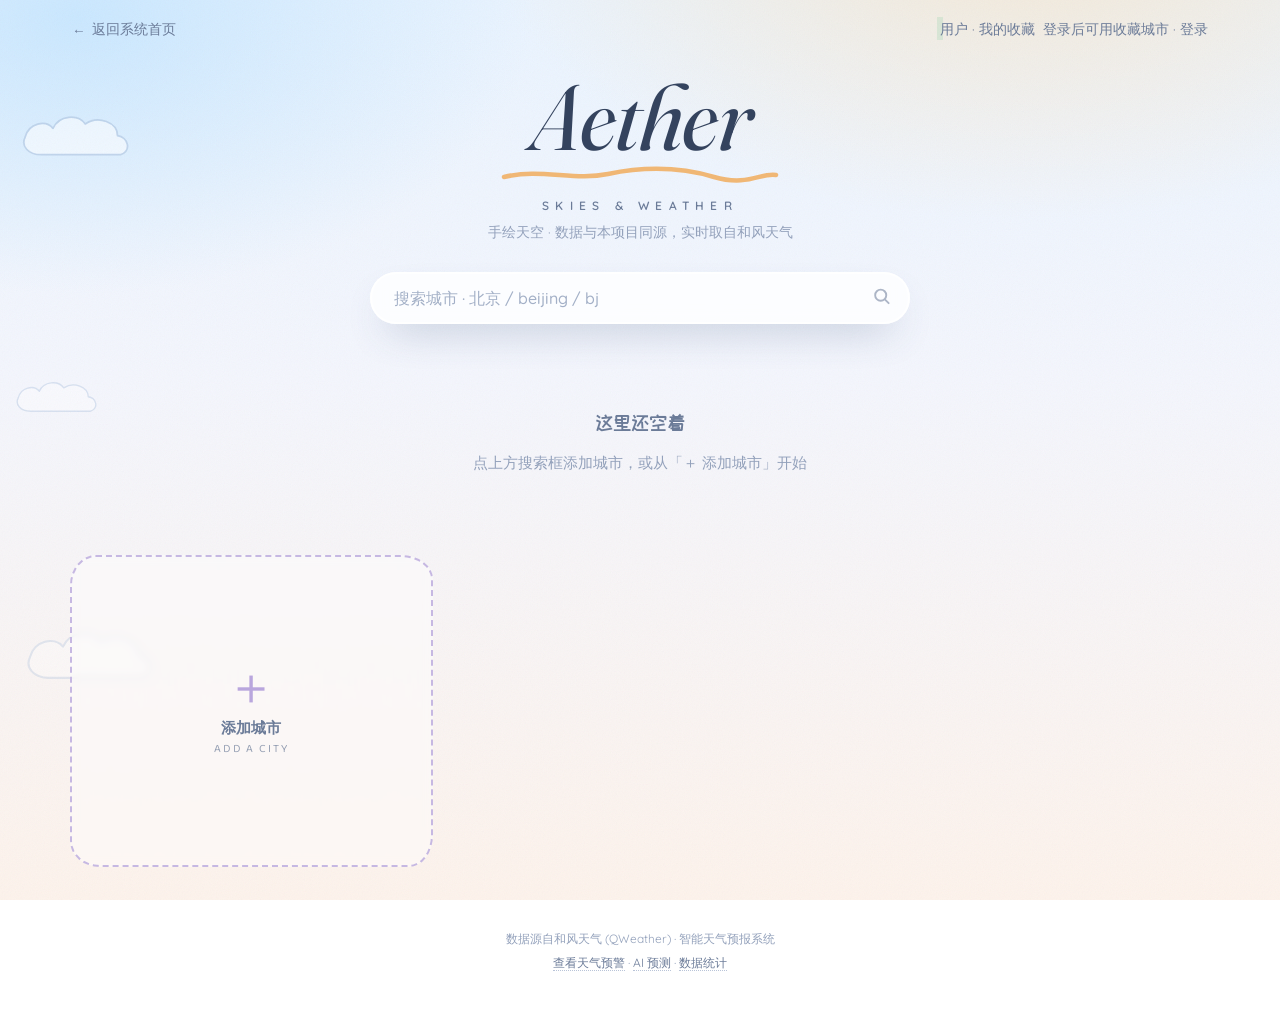
==== src/main/resources/templates/aether.html @ 451fbfb8 "基线提交：优化前的完整项目代码" ====
<!DOCTYPE html>
<html lang="zh-CN" xmlns:th="http://www.thymeleaf.org" data-page-node-id="r02LANCOtXbypSGnFzoKMZ">
<head data-page-node-id="zkd6AjShgbxdzMeE4UFhu8">
<meta charset="UTF-8" data-page-node-id="dtBXCXdlO3fSsz8MlXY3qz">
<meta name="viewport" content="width=device-width, initial-scale=1.0" data-page-node-id="2xibFArY9qv7akurIt94zY">
<title>Aether · Skies &amp; Weather — 智能天气预报系统</title>

<link rel="preconnect" href="https://fonts.googleapis.com" data-page-node-id="RkB0clDAGkiYEfUhOMttT8">
<link rel="preconnect" href="https://fonts.gstatic.com" crossorigin data-page-node-id="q42DvZFKRvPIuFHBcdRltq">
<link rel="stylesheet"
      href="https://fonts.googleapis.com/css2?family=Fraunces:ital,opsz,wght@0,9..144,500;1,9..144,400;1,9..144,600&family=Quicksand:wght@400;500;600;700&family=Baloo+2:wght@500;600;700;800&family=ZCOOL+KuaiLe&display=swap" data-page-node-id="7o9MWe9StwPNnCNX5tgCfi">

<style>
:root{
  --ink:#34435e;
  --ink-soft:#6b7b98;
  --ink-faint:#93a1bb;
  --cream:#fdf3ec;
  --sky:#eaf4ff;
  --r-card:26px 32px 24px 30px / 30px 24px 32px 26px;
  --shadow-soft:0 18px 40px -18px rgba(60,80,120,.45);
  --shadow-pop:0 30px 64px -22px rgba(60,80,120,.55);
  --font-display:'Fraunces','Playfair Display',Georgia,'Songti SC',serif;
  --font-body:'Quicksand','PingFang SC','Hiragino Sans GB','Microsoft YaHei',sans-serif;
  --font-num:'Baloo 2','Quicksand',sans-serif;
  --font-cn:'ZCOOL KuaiLe','PingFang SC','Hiragino Sans GB','Microsoft YaHei',sans-serif;
}

*{box-sizing:border-box;margin:0;padding:0}
html{-webkit-text-size-adjust:100%}
body{
  font-family:var(--font-body);
  color:var(--ink);
  min-height:100vh;
  background:
    radial-gradient(880px 500px at 80% -10%, rgba(255,222,175,.55) 0%, transparent 62%),
    radial-gradient(760px 460px at 6% 2%,  rgba(176,222,255,.55) 0%, transparent 60%),
    linear-gradient(180deg, #eaf4ff 0%, #f4f6fd 42%, #fdf3ec 100%);
  background-attachment:fixed;
  overflow-x:hidden;
  -webkit-font-smoothing:antialiased;
}

/* ---------- 纸纹颗粒：营造手绘插画质感 ---------- */
.grain{
  position:fixed;inset:0;z-index:1;pointer-events:none;opacity:.05;
  background-image:url("data:image/svg+xml,%3Csvg xmlns='http://www.w3.org/2000/svg' width='180' height='180'%3E%3Cfilter id='n'%3E%3CfeTurbulence type='fractalNoise' baseFrequency='.85' numOctaves='3' stitchTiles='stitch'/%3E%3C/filter%3E%3Crect width='180' height='180' filter='url(%23n)'/%3E%3C/svg%3E");
}

/* ---------- 背景漂浮手绘云 ---------- */
.skydeco{position:fixed;inset:0;z-index:0;pointer-events:none;overflow:hidden}
.skydeco .drift{position:absolute;opacity:.55;animation:drift linear infinite}
@keyframes drift{from{transform:translateX(-30vw)}to{transform:translateX(128vw)}}
.skydeco .drift:nth-child(1){top:11%;animation-duration:78s}
.skydeco .drift:nth-child(2){top:41%;animation-duration:104s;opacity:.38}
.skydeco .drift:nth-child(3){top:68%;animation-duration:90s;opacity:.3}

/* ---------- 顶栏 ---------- */
.topbar{
  position:relative;z-index:4;
  display:flex;align-items:center;justify-content:space-between;gap:12px;
  max-width:1180px;margin:0 auto;padding:20px 22px 0;
  font-size:13.5px;color:var(--ink-soft);
}
.topbar a{color:var(--ink-soft);text-decoration:none;transition:color .2s,transform .2s;display:inline-flex;align-items:center;gap:6px}
.topbar a:hover{color:var(--ink);transform:translateX(-2px)}
.topbar .who{display:inline-flex;align-items:center;gap:8px}
.topbar .dot{width:7px;height:7px;border-radius:50%;background:#8ed0a8;box-shadow:0 0 0 3px rgba(142,208,168,.25)}

/* ---------- 标题 ---------- */
.hero{position:relative;z-index:3;text-align:center;padding:34px 20px 4px}
.logo{
  font-family:var(--font-display);
  font-style:italic;
  font-weight:400;
  font-size:clamp(52px,10vw,92px);
  line-height:.95;
  letter-spacing:-.5px;
  color:var(--ink);
  animation:riseIn .9s cubic-bezier(.2,.8,.3,1) both;
}
@keyframes riseIn{from{opacity:0;transform:translateY(18px)}to{opacity:1;transform:none}}
.squiggle{display:block;margin:6px auto 0;width:min(280px,72vw);height:16px;overflow:visible}
.squiggle path{
  fill:none;stroke:#f0b775;stroke-width:4.5;stroke-linecap:round;
  stroke-dasharray:340;stroke-dashoffset:340;
  animation:draw 1.5s .35s cubic-bezier(.65,0,.35,1) forwards;
}
@keyframes draw{to{stroke-dashoffset:0}}
.sub{
  font-family:var(--font-body);
  font-size:12px;font-weight:600;letter-spacing:.52em;text-transform:uppercase;
  color:var(--ink-soft);margin-top:16px;
  animation:riseIn .9s .18s cubic-bezier(.2,.8,.3,1) both;
}
.tagline{
  margin-top:10px;font-size:13.5px;color:var(--ink-faint);
  animation:riseIn .9s .26s cubic-bezier(.2,.8,.3,1) both;
}

/* ---------- 搜索 ---------- */
.searchbar{position:relative;z-index:20;display:flex;justify-content:center;margin:26px auto 4px;padding:0 18px}
.searchbox{position:relative;width:min(540px,100%)}
.searchbox input{
  width:100%;border:none;outline:none;
  font-family:var(--font-body);font-size:16px;font-weight:600;color:var(--ink);
  padding:16px 54px 16px 24px;border-radius:999px;
  background:rgba(255,255,255,.8);
  box-shadow:var(--shadow-soft),inset 0 0 0 2px rgba(255,255,255,.7);
  backdrop-filter:blur(8px);
  transition:transform .25s cubic-bezier(.2,.8,.3,1),box-shadow .25s;
}
.searchbox input::placeholder{color:#a3b0c7;font-weight:500}
.searchbox input:focus{transform:translateY(-2px);box-shadow:var(--shadow-pop),inset 0 0 0 2px #ffd0a4}
.searchbox .ico{position:absolute;right:19px;top:50%;transform:translateY(-50%);pointer-events:none;opacity:.55}

.suggest{
  position:absolute;top:62px;left:0;right:0;
  background:rgba(255,255,255,.97);border-radius:22px;
  box-shadow:var(--shadow-pop);overflow:hidden;display:none;
  backdrop-filter:blur(12px);padding:6px;
}
.suggest.show{display:block;animation:pop .22s cubic-bezier(.2,.8,.3,1)}
@keyframes pop{from{opacity:0;transform:translateY(-8px)}to{opacity:1;transform:none}}
.suggest .row{
  padding:11px 18px;border-radius:16px;cursor:pointer;
  display:flex;justify-content:space-between;align-items:center;gap:10px;
  font-size:15px;font-weight:600;color:var(--ink);transition:background .15s,transform .15s;
}
.suggest .row:hover,.suggest .row.on{background:linear-gradient(90deg,#fff1e0,#ffe9f2);transform:translateX(3px)}
.suggest .row .py{font-family:var(--font-num);font-size:12px;font-weight:600;letter-spacing:.06em;color:var(--ink-faint);text-transform:uppercase}
.suggest .empty{padding:16px 20px;color:var(--ink-faint);font-size:14px}

/* ---------- 网格 ---------- */
.wrap{position:relative;z-index:3;max-width:1180px;margin:0 auto;padding:22px 20px 60px}
.grid{display:grid;grid-template-columns:repeat(auto-fill,minmax(280px,1fr));gap:26px}

/* ---------- 卡片 ---------- */
.card{
  position:relative;border-radius:var(--r-card);overflow:hidden;
  min-height:312px;cursor:pointer;color:#fff;isolation:isolate;
  box-shadow:var(--shadow-soft);
  transition:transform .38s cubic-bezier(.2,.8,.3,1),box-shadow .38s;
  animation:cardIn .62s cubic-bezier(.2,.8,.3,1) both;
  animation-delay:calc(var(--i,0) * 70ms);
}
@keyframes cardIn{from{opacity:0;transform:translateY(28px) scale(.96)}to{opacity:1;transform:none}}
.card:hover{transform:translateY(-9px) scale(1.015);box-shadow:var(--shadow-pop)}
.card:focus-visible{outline:3px solid #ffd0a4;outline-offset:3px}

.card .scene{position:absolute;inset:0;z-index:0;overflow:hidden}
.card .content{
  position:relative;z-index:5;padding:22px 24px 20px;
  display:flex;flex-direction:column;height:100%;
  text-shadow:0 2px 12px rgba(28,38,66,.4);
}
.card .top{display:flex;justify-content:space-between;align-items:flex-start;gap:10px}
.card .city{font-family:var(--font-cn);font-size:27px;line-height:1.12;letter-spacing:.02em}
.card .city .py{
  display:block;font-family:var(--font-num);font-size:11.5px;font-weight:600;
  letter-spacing:.22em;opacity:.85;margin-top:4px;text-transform:uppercase;
}
.card .del{
  flex:none;width:31px;height:31px;border-radius:50%;border:none;cursor:pointer;
  background:rgba(255,255,255,.26);color:#fff;font-size:15px;line-height:1;
  backdrop-filter:blur(4px);opacity:0;transform:scale(.55) rotate(-25deg);
  transition:.26s cubic-bezier(.2,.8,.3,1);
}
.card:hover .del,.card .del:focus-visible{opacity:1;transform:none}
.card .del:hover{background:rgba(255,96,96,.9);transform:rotate(90deg) scale(1.08)}

.card .spacer{flex:1}
.card .temp{font-family:var(--font-num);font-size:60px;font-weight:800;line-height:.95;letter-spacing:-.02em}
.card .temp sup{font-size:23px;font-weight:600;vertical-align:super;opacity:.85;margin-left:2px}
.card .desc{font-family:var(--font-cn);font-size:17px;margin-top:5px;display:flex;align-items:baseline;gap:8px;flex-wrap:wrap}
.card .desc .en{font-family:var(--font-num);font-size:11.5px;font-weight:600;letter-spacing:.16em;opacity:.82;text-transform:uppercase}
.card .range{font-family:var(--font-num);font-size:14px;font-weight:700;opacity:.95;margin-top:5px;letter-spacing:.02em}
.card .meta{display:flex;gap:20px;margin-top:13px;font-family:var(--font-num);font-size:15px;font-weight:700}
.card .meta div span{
  display:block;font-family:var(--font-body);font-size:10.5px;font-weight:600;
  letter-spacing:.14em;opacity:.78;margin-top:1px;text-transform:uppercase;
}
.card .warn{
  align-self:flex-start;margin-top:12px;padding:5px 12px;border-radius:999px;
  background:rgba(255,236,214,.92);color:#7a3b1d;font-family:var(--font-body);
  font-size:11.5px;font-weight:700;text-shadow:none;
  display:inline-flex;align-items:center;gap:5px;max-width:100%;
  overflow:hidden;text-overflow:ellipsis;white-space:nowrap;
}
.card .stamp{position:absolute;left:24px;bottom:14px;font-size:10.5px;opacity:.72;letter-spacing:.08em;font-family:var(--font-num)}

/* 载入骨架 */
.card.loading{background:linear-gradient(160deg,#c9d8ec,#e6ecf6)}
.card.loading .content{justify-content:flex-end}
.card.loading .ph{
  height:14px;border-radius:99px;margin-bottom:10px;
  background:linear-gradient(90deg,rgba(255,255,255,.5),rgba(255,255,255,.95),rgba(255,255,255,.5));
  background-size:200% 100%;animation:sheen 1.3s linear infinite;
}
@keyframes sheen{from{background-position:200% 0}to{background-position:-200% 0}}

/* 添加卡 */
.card.add{
  display:flex;align-items:center;justify-content:center;flex-direction:column;gap:2px;
  color:var(--ink-soft);background:rgba(255,255,255,.42);
  border:2px dashed #c6b8e2;box-shadow:none;text-shadow:none;
  backdrop-filter:blur(4px);min-height:312px;
}
.card.add:hover{background:rgba(255,255,255,.72);transform:translateY(-7px) rotate(0deg);border-color:#a893d0}
.card.add .plus{font-family:var(--font-num);font-size:52px;line-height:1;color:#b9a6dd}
.card.add .t{font-size:15px;font-weight:700}
.card.add .e{font-size:11.5px;opacity:.7;letter-spacing:.16em;text-transform:uppercase;font-family:var(--font-num)}

/* ---------- 七种天气场景 ---------- */
.sky-clear {background:linear-gradient(165deg,#4fb3ff 0%,#8fd6ff 48%,#ffe6a8 100%)}
.sky-cloudy{background:linear-gradient(165deg,#8fa7c6 0%,#b3c4da 55%,#dbe4ef 100%)}
.sky-rain  {background:linear-gradient(165deg,#54677f 0%,#74879f 55%,#a9b7c9 100%)}
.sky-snow  {background:linear-gradient(165deg,#8fb0d3 0%,#c2d8ee 55%,#eff7fd 100%)}
.sky-storm {background:linear-gradient(165deg,#2c3350 0%,#434c70 55%,#6d7296 100%)}
.sky-fog   {background:linear-gradient(165deg,#98a2b1 0%,#b8c0cb 55%,#d4dae2 100%)}
.sky-night {background:linear-gradient(165deg,#1a2145 0%,#302c5e 55%,#5a4b7d 100%)}

.sheen{position:absolute;inset:0;background:linear-gradient(180deg,transparent 42%,rgba(22,32,58,.34) 100%)}
.sky-fog .sheen,.sky-snow .sheen{background:linear-gradient(180deg,transparent 30%,rgba(34,46,72,.46) 100%)}

/* 太阳 */
.sun{
  position:absolute;top:-34px;right:-30px;width:132px;height:132px;border-radius:50%;
  background:radial-gradient(circle at 38% 38%,#fff8d8,#ffd45f 58%,#ffb04a);
  box-shadow:0 0 54px 14px rgba(255,209,90,.6);
  animation:sunPulse 5.5s ease-in-out infinite;
}
@keyframes sunPulse{0%,100%{transform:scale(1)}50%{transform:scale(1.07)}}
.sunrays{position:absolute;top:34px;right:34px;width:0;height:0;animation:spin 30s linear infinite}
@keyframes spin{to{transform:rotate(360deg)}}
.sunrays .ray{
  position:absolute;top:-3px;left:-88px;width:176px;height:5px;border-radius:5px;
  background:linear-gradient(90deg,transparent,rgba(255,230,160,.6),transparent);
}

/* 月亮 */
.moon{
  position:absolute;top:-22px;right:-8px;width:104px;height:104px;border-radius:50%;
  background:radial-gradient(circle at 34% 32%,#fff,#e2e6ff 58%,#b7bde8);
  box-shadow:0 0 46px 10px rgba(198,208,255,.45);
}
.moon::before,.moon::after{content:"";position:absolute;border-radius:50%;background:rgba(150,158,205,.32)}
.moon::before{width:20px;height:20px;top:26px;left:22px}
.moon::after{width:13px;height:13px;top:58px;left:52px}

/* 云（分区错相漂移） */
.cloudgrp{position:absolute;left:0;width:100%;animation-name:floatX;animation-timing-function:linear;animation-iteration-count:infinite}
@keyframes floatX{from{transform:translateX(-125%)}to{transform:translateX(125%)}}
.bobb{animation-name:bob;animation-timing-function:ease-in-out;animation-iteration-count:infinite}
@keyframes bob{0%,100%{transform:translateY(0)}50%{transform:translateY(-7px)}}
.cloudart{display:block;filter:drop-shadow(0 6px 10px rgba(40,60,100,.18))}

/* 雨 */
.drop{position:absolute;top:-14%;width:2px;border-radius:2px;
  background:linear-gradient(transparent,rgba(255,255,255,.85));animation:fall linear infinite}
@keyframes fall{to{transform:translateY(400px)}}

/* 雪 */
.flake{position:absolute;top:-10%;color:#fff;animation:snowfall linear infinite;will-change:transform}
@keyframes snowfall{to{transform:translateY(390px) rotate(340deg)}}

/* 闪电 */
.bolt{position:absolute;inset:0;background:rgba(255,255,255,0);animation:flash 7s infinite}
@keyframes flash{
  0%,91%,100%{background:rgba(255,255,255,0)}
  92%{background:rgba(255,255,255,.5)}
  93.5%{background:rgba(255,255,255,0)}
  95%{background:rgba(255,255,255,.34)}
  96.5%{background:rgba(255,255,255,0)}
}
.boltline{position:absolute;top:26%;left:56%;opacity:0;animation:zap 7s infinite}
@keyframes zap{0%,91%,100%{opacity:0}92%,94%{opacity:1}93%,95.5%{opacity:0}}

/* 雾 */
.fogband{
  position:absolute;left:-32%;width:164%;height:46px;border-radius:50%;
  background:rgba(255,255,255,.5);filter:blur(9px);
  animation:fogmove ease-in-out infinite alternate;
}
@keyframes fogmove{from{transform:translateX(-7%)}to{transform:translateX(7%)}}

/* 星空 */
.star{position:absolute;width:3px;height:3px;border-radius:50%;background:#fff;animation:twinkle ease-in-out infinite}
@keyframes twinkle{0%,100%{opacity:.22;transform:scale(.65)}50%{opacity:1;transform:scale(1.35)}}
.shoot{position:absolute;width:88px;height:2px;border-radius:2px;
  background:linear-gradient(90deg,rgba(255,255,255,0),#fff);
  animation:shoot 9s ease-in infinite;opacity:0}
@keyframes shoot{
  0%{opacity:0;transform:translate(0,0) rotate(20deg)}
  2%{opacity:1}
  10%{opacity:0;transform:translate(150px,58px) rotate(20deg)}
  100%{opacity:0;transform:translate(150px,58px) rotate(20deg)}
}

/* 飞鸟 */
.bird{position:absolute;animation:birdfly linear infinite}
@keyframes birdfly{from{transform:translateX(-40px)}to{transform:translateX(340px)}}

/* 水波纹 */
.ripple{
  position:absolute;border-radius:50%;background:rgba(255,255,255,.48);
  transform:scale(0);animation:rip .62s cubic-bezier(.2,.8,.3,1);
  pointer-events:none;z-index:6;
}
@keyframes rip{to{transform:scale(4.2);opacity:0}}

/* ---------- 空状态 / 页脚 / toast ---------- */
.empty{
  grid-column:1/-1;text-align:center;padding:52px 20px;color:var(--ink-faint);
  font-size:14.5px;line-height:2;
}
.empty .big{font-family:var(--font-cn);font-size:20px;color:var(--ink-soft);display:block;margin-bottom:6px}

footer{
  position:relative;z-index:3;text-align:center;color:var(--ink-faint);
  font-size:12px;line-height:2;padding:0 20px 40px;
}
footer a{color:var(--ink-soft);text-decoration:none;border-bottom:1px dotted #b9c4d8}
footer a:hover{color:var(--ink)}

.toast{
  position:fixed;left:50%;bottom:32px;transform:translate(-50%,90px);
  background:rgba(52,67,94,.96);color:#fff;padding:12px 26px;border-radius:999px;
  font-size:14px;font-weight:600;z-index:99;opacity:0;
  transition:transform .38s cubic-bezier(.2,.8,.3,1),opacity .38s;
  box-shadow:var(--shadow-pop);pointer-events:none;
}
.toast.show{opacity:1;transform:translate(-50%,0)}

@media(max-width:600px){
  .grid{grid-template-columns:1fr;gap:20px}
  .card{min-height:290px}
  .card .temp{font-size:52px}
  .topbar{font-size:12.5px}
}

@media(prefers-reduced-motion:reduce){
  *,.drift,.cloudgrp,.bobb,.sun,.sunrays,.drop,.flake,.star,.shoot,.bird{
    animation-duration:.001ms!important;animation-iteration-count:1!important;
  }
  .card{animation:none}
}
</style>
</head>

<body data-page-node-id="G7mA7wX4nwbHEsXLExW6bf">
<div class="skydeco" data-page-node-id="NO6SmJc0Yj1ejiz5apvinZ">
  <svg class="drift" width="150" height="66" viewBox="0 0 160 90" data-page-node-id="0B40haIWZ3Mbi719GF1aP3">
    <path d="M34 76 C16 76 6 64 12 52 C17 33 40 28 50 40 C58 22 84 20 94 34 C112 22 138 32 138 50 C152 52 158 70 142 76 Z"
          fill="#ffffff" stroke="#a9c0dd" stroke-width="2.4" stroke-linejoin="round" data-page-node-id="bI4DtTK2ef3YZ4YBUvND66"/>
  </svg>
  <svg class="drift" width="112" height="50" viewBox="0 0 160 90" data-page-node-id="FB6VEj5IedxExM8IBmC9BV">
    <path d="M34 76 C16 76 6 64 12 52 C17 33 40 28 50 40 C58 22 84 20 94 34 C112 22 138 32 138 50 C152 52 158 70 142 76 Z"
          fill="#ffffff" stroke="#a9c0dd" stroke-width="2.4" stroke-linejoin="round" data-page-node-id="aVEUkENltjDT5ajgHVxjKT"/>
  </svg>
  <svg class="drift" width="178" height="78" viewBox="0 0 160 90" data-page-node-id="JqqCT8xbWYtHZK07xc1Q9o">
    <path d="M34 76 C16 76 6 64 12 52 C17 33 40 28 50 40 C58 22 84 20 94 34 C112 22 138 32 138 50 C152 52 158 70 142 76 Z"
          fill="#ffffff" stroke="#a9c0dd" stroke-width="2.4" stroke-linejoin="round" data-page-node-id="cfUq1UQe6EA2VtNHWHSGAC"/>
  </svg>
</div>
<div class="grain" data-page-node-id="2HsdCY5yXOBjVobfEt4XID"></div>

<header class="topbar" data-page-node-id="pH0I4Cb8CxB9F98PU9FBdB">
  <a th:href="@{/}" data-page-node-id="EkORC8RQbp20lbb4HW0BGw"><span aria-hidden="true" data-page-node-id="zw8U5UlNb1vYOyEjvB5UXp">←</span> 返回系统首页</a>
  <span class="who" data-page-node-id="iHQLSe0QBT5itE9wqKHyX4">
    <span th:if="${user != null}" data-page-node-id="2EycV8kKGHGfIhxDmGdc1r">
      <span class="dot" data-page-node-id="6pOnDE0lUuLnwppSJzhYcv"></span>
      <span th:text="${user.nickname != null && !user.nickname.isEmpty()} ? ${user.nickname} : ${user.username}" data-page-node-id="SsfOLa9jDrY79AUKe6XGxr">用户</span> · 我的收藏
    </span>
    <a th:if="${user == null}" th:href="@{/login}" data-page-node-id="kzSRtoi0x99djo7M0jQQUV">登录后可用收藏城市 · 登录</a>
  </span>
</header>

<header class="hero" data-page-node-id="T5lSLuZRrMzH0olmLR3sG4">
  <h1 class="logo" data-page-node-id="S9jbjA2KQ2TGPnIi3qMNb1">Aether</h1>
  <svg class="squiggle" viewBox="0 0 280 16" preserveAspectRatio="none" aria-hidden="true" data-page-node-id="lM97GNy5cqSsBJ0sDw0L0R">
    <path d="M4 11 C40 2, 74 15, 108 8 S180 1, 214 11 S262 6, 276 9" data-page-node-id="FqgkLx9pB1Yx6VPxdswkxu"/>
  </svg>
  <p class="sub" data-page-node-id="B7YR3cPzvouvlN21SHwlDF">Skies &amp; Weather</p>
  <p class="tagline" data-page-node-id="lFizff1ENFFnh8wV33DmNo">手绘天空 · 数据与本项目同源，实时取自和风天气</p>
</header>

<section class="searchbar" data-page-node-id="CCFZXGPWCphqIlICO2fzvH">
  <div class="searchbox" data-page-node-id="jUOm7gzux9dfTbHnjaZMLg">
    <input id="q" type="text" autocomplete="off" spellcheck="false"
           placeholder="搜索城市 · 北京 / beijing / bj" aria-label="搜索城市" data-page-node-id="uHLAtmlXpmlLhwehDeHYt4">
    <span class="ico" data-page-node-id="E0paDvtCYHlmFO9wzv3bmH">
      <svg width="19" height="19" viewBox="0 0 24 24" fill="none" stroke="#6b7b98" stroke-width="2.4" stroke-linecap="round" data-page-node-id="fEZBS6BOOcTmcc1BoM8W2v">
        <circle cx="11" cy="11" r="7" data-page-node-id="nQRYlCJFEVJ95BUOzX4B2Y"/><path d="M16.5 16.5 L21 21" data-page-node-id="vIWIbpGWnB0KHcIAmSDj51"/>
      </svg>
    </span>
    <div class="suggest" id="suggest" role="listbox" aria-label="城市联想" data-page-node-id="cf8lpbXkK7NtKiS2I6pRsH"></div>
  </div>
</section>

<main class="wrap" data-page-node-id="6fijvEkgJCHa8Ub1IlqD7p">
  <div class="grid" id="grid" data-page-node-id="RN9OPcSuLCfL1nH26koHy9"></div>
</main>

<footer data-page-node-id="mwHEUGTzLcGwwGdbdexpbi">
  数据源自和风天气 (QWeather) · 智能天气预报系统<br data-page-node-id="GlSCJJTynXqxAU5meCncZ1">
  <a th:href="@{/weather/warning}" data-page-node-id="mLixBpeQHsfHQSPof3SACO">查看天气预警</a> ·
  <a th:href="@{/weather/ai-forecast}" data-page-node-id="GUKZSXiRWwXVmQ4qgnyqvi">AI 预测</a> ·
  <a th:href="@{/weather/statistics/search(city='北京')}" data-page-node-id="ZtCdPDcTwf0n2rnjGoTaiO">数据统计</a>
</footer>

<div class="toast" id="toast" role="status" aria-live="polite" data-page-node-id="4kCL7sGfdDQrPEDAepNCSG"></div>

<script type="application/json" id="aether-initial" th:utext="${cardsJson}">[]</script>

<script>
/* ==========================================================
   场景字典：七种天气各自的中英文名与天空底色
   ========================================================== */
const SCENES = {
  clear:  {zh:'晴朗',   en:'Sunny',        sky:'sky-clear'},
  cloudy: {zh:'多云',   en:'Cloudy',       sky:'sky-cloudy'},
  rain:   {zh:'小雨',   en:'Rainy',        sky:'sky-rain'},
  snow:   {zh:'飘雪',   en:'Snowy',        sky:'sky-snow'},
  storm:  {zh:'雷阵雨', en:'Thunderstorm', sky:'sky-storm'},
  fog:    {zh:'薄雾',   en:'Foggy',        sky:'sky-fog'},
  night:  {zh:'晴夜',   en:'Clear Night',  sky:'sky-night'}
};

/* ==========================================================
   内置城市库（与后端 AetherController 的 30 城保持一致）
   ========================================================== */
const CITY_LIB = [
  {zh:'北京',     py:'beijing',      ab:'bj'},
  {zh:'上海',     py:'shanghai',     ab:'sh'},
  {zh:'广州',     py:'guangzhou',    ab:'gz'},
  {zh:'深圳',     py:'shenzhen',     ab:'sz'},
  {zh:'成都',     py:'chengdu',      ab:'cd'},
  {zh:'杭州',     py:'hangzhou',     ab:'hz'},
  {zh:'西安',     py:'xian',         ab:'xa'},
  {zh:'武汉',     py:'wuhan',        ab:'wh'},
  {zh:'南京',     py:'nanjing',      ab:'nj'},
  {zh:'重庆',     py:'chongqing',    ab:'cq'},
  {zh:'天津',     py:'tianjin',      ab:'tj'},
  {zh:'苏州',     py:'suzhou',       ab:'suz'},
  {zh:'青岛',     py:'qingdao',      ab:'qd'},
  {zh:'厦门',     py:'xiamen',       ab:'xm'},
  {zh:'三亚',     py:'sanya',        ab:'sy'},
  {zh:'哈尔滨',   py:'haerbin',      ab:'heb'},
  {zh:'长春',     py:'changchun',    ab:'cc'},
  {zh:'沈阳',     py:'shenyang',     ab:'syh'},
  {zh:'大连',     py:'dalian',       ab:'dl'},
  {zh:'昆明',     py:'kunming',      ab:'km'},
  {zh:'丽江',     py:'lijiang',      ab:'lj'},
  {zh:'桂林',     py:'guilin',       ab:'gl'},
  {zh:'拉萨',     py:'lasa',         ab:'ls'},
  {zh:'乌鲁木齐', py:'wulumuqi',     ab:'wlmq'},
  {zh:'呼和浩特', py:'huhehaote',    ab:'hhht'},
  {zh:'长沙',     py:'changsha',     ab:'cs'},
  {zh:'郑州',     py:'zhengzhou',    ab:'zz'},
  {zh:'济南',     py:'jinan',        ab:'jn'},
  {zh:'合肥',     py:'hefei',        ab:'hf'},
  {zh:'香港',     py:'xianggang',    ab:'xg'}
];

/* ==========================================================
   场景绘制
   ========================================================== */
const rnd = (a, b) => a + Math.random() * (b - a);

function cloudSVG(w) {
  const h = Math.round(w * 0.56);
  return `<svg class="cloudart" width="${w}" height="${h}" viewBox="0 0 160 90" aria-hidden="true">
    <path d="M34 76 C16 76 6 64 12 52 C17 33 40 28 50 40 C58 22 84 20 94 34 C112 22 138 32 138 50 C152 52 158 70 142 76 Z"
          fill="#ffffff" stroke="#9fb3d0" stroke-width="2.4" stroke-linejoin="round" stroke-linecap="round"/>
  </svg>`;
}

/** 云朵分区：把上方区域切成 n 条水平带，每朵云独占一条，
 *  并用负延迟错开相位，保证任意时刻都不会叠在一起。 */
function cloudGroup(n, opacity, minW, maxW) {
  let s = '';
  const bandTop = 3, bandSpan = 48;
  for (let i = 0; i < n; i++) {
    const band = bandSpan / n;
    const top  = bandTop + band * i + rnd(0, band * 0.4);
    const w    = Math.round(rnd(minW, maxW));
    const dur  = rnd(54, 88);
    const delay = -(dur * i / n) - rnd(0, 4);
    const op   = (opacity * rnd(.78, 1)).toFixed(2);
    s += `<div class="cloudgrp" style="top:${top.toFixed(1)}%;opacity:${op};
            animation-duration:${dur.toFixed(1)}s;animation-delay:${delay.toFixed(1)}s">
            <div class="bobb" style="animation-duration:${rnd(4.5,7.5).toFixed(1)}s;
                 animation-delay:-${rnd(0,4).toFixed(1)}s">${cloudSVG(w)}</div>
          </div>`;
  }
  return s;
}

function rainLayer(n, minH, maxH) {
  let s = '';
  for (let i = 0; i < n; i++) {
    s += `<div class="drop" style="left:${rnd(0,100).toFixed(1)}%;height:${rnd(minH,maxH).toFixed(0)}px;
            animation-duration:${rnd(.55,1.15).toFixed(2)}s;animation-delay:-${rnd(0,1.2).toFixed(2)}s;
            opacity:${rnd(.35,.85).toFixed(2)}"></div>`;
  }
  return s;
}

function snowLayer(n) {
  let s = '';
  for (let i = 0; i < n; i++) {
    s += `<div class="flake" style="left:${rnd(0,100).toFixed(1)}%;font-size:${rnd(9,19).toFixed(0)}px;
            animation-duration:${rnd(5,10).toFixed(1)}s;animation-delay:-${rnd(0,9).toFixed(1)}s;
            opacity:${rnd(.5,1).toFixed(2)}">❄</div>`;
  }
  return s;
}

function starLayer(n) {
  let s = '';
  for (let i = 0; i < n; i++) {
    s += `<div class="star" style="left:${rnd(2,97).toFixed(1)}%;top:${rnd(3,66).toFixed(1)}%;
            animation-duration:${rnd(1.6,4.2).toFixed(1)}s;animation-delay:-${rnd(0,4).toFixed(1)}s"></div>`;
  }
  return s;
}

function birdLayer(n) {
  let s = '';
  for (let i = 0; i < n; i++) {
    const top = 30 + i * 13 + rnd(-4, 4);
    s += `<div class="bird" style="top:${top.toFixed(1)}%;left:0;
            animation-duration:${rnd(16,26).toFixed(1)}s;animation-delay:-${rnd(0,14).toFixed(1)}s">
            <svg width="26" height="12" viewBox="0 0 26 12" fill="none"
                 stroke="rgba(60,80,120,.55)" stroke-width="2.2" stroke-linecap="round">
              <path d="M1 8 C5 2, 9 2, 13 8 C17 2, 21 2, 25 8"/>
            </svg>
          </div>`;
  }
  return s;
}

function buildScene(key) {
  let inner = '';
  if (key === 'clear') {
    inner += `<div class="sunrays">${
      Array.from({length: 12}, (_, i) => `<div class="ray" style="transform:rotate(${i * 30}deg)"></div>`).join('')
    }</div>`;
    inner += `<div class="sun"></div>`;
    inner += cloudGroup(2, .7, 76, 108);
    inner += birdLayer(2);
  } else if (key === 'cloudy') {
    inner += `<div class="sun" style="width:86px;height:86px;top:-14px;right:16px;opacity:.5;
                box-shadow:0 0 26px 6px rgba(255,209,90,.32)"></div>`;
    inner += cloudGroup(3, 1, 84, 128);
  } else if (key === 'rain') {
    inner += cloudGroup(2, 1, 92, 132);
    inner += rainLayer(36, 12, 22);
  } else if (key === 'snow') {
    inner += cloudGroup(2, .9, 88, 124);
    inner += snowLayer(26);
  } else if (key === 'storm') {
    inner += cloudGroup(2, 1, 96, 140);
    inner += rainLayer(44, 14, 26);
    inner += `<div class="boltline">
                <svg width="46" height="96" viewBox="0 0 46 96" fill="none" stroke="#fff"
                     stroke-width="3.4" stroke-linejoin="round" stroke-linecap="round"
                     style="filter:drop-shadow(0 0 10px #aee)">
                  <path d="M26 2 L10 50 H26 L18 94 L38 40 H23 L34 2 Z" fill="#fff" fill-opacity=".92"/>
                </svg>
              </div>
              <div class="bolt"></div>`;
  } else if (key === 'fog') {
    inner += cloudGroup(2, .5, 92, 130);
    inner += Array.from({length: 5}, (_, i) =>
      `<div class="fogband" style="top:${18 + i * 15}%;animation-duration:${(9 + i * 3).toFixed(0)}s;
         opacity:${(.5 - i * .055).toFixed(2)}"></div>`).join('');
  } else if (key === 'night') {
    inner += `<div class="moon"></div>`;
    inner += starLayer(30);
    inner += cloudGroup(1, .35, 90, 124);
    inner += `<div class="shoot" style="top:14%;left:8%;animation-delay:${rnd(1,7).toFixed(1)}s"></div>`;
  }
  inner += `<div class="sheen"></div>`;
  return `<div class="scene ${SCENES[key].sky}">${inner}</div>`;
}

/* ==========================================================
   卡片渲染
   ========================================================== */
const grid = document.getElementById('grid');
const STORE_KEY = 'aether.cities';

let INITIAL = [];
try {
  INITIAL = JSON.parse(document.getElementById('aether-initial').textContent || '[]');
} catch (e) {
  INITIAL = [];
}

let active = [];   // 当前展示的城市数据
let suggestList = [];
let suggestIdx = -1;

const esc = s => String(s == null ? '' : s)
  .replace(/&/g, '&amp;').replace(/</g, '&lt;').replace(/>/g, '&gt;').replace(/"/g, '&quot;');

function cardHTML(c, i) {
  if (c.loading) {
    return `<div class="card loading" style="--i:${i}">
      <div class="content">
        <div style="font-family:var(--font-cn);font-size:24px;margin-bottom:auto">${esc(c.city)}</div>
        <div class="ph" style="width:56%;height:34px"></div>
        <div class="ph" style="width:38%"></div>
        <div class="ph" style="width:64%;margin-bottom:0"></div>
      </div>
    </div>`;
  }
  const s = SCENES[c.scene] || SCENES.cloudy;
  const hi = c.hi == null ? '—' : c.hi;
  const lo = c.lo == null ? '—' : c.lo;
  const wind = c.windSpeed == null ? '—' : c.windSpeed;
  const hum = c.humidity == null ? '—' : c.humidity;
  return `<div class="card" data-city="${esc(c.city)}" style="--i:${i}" tabindex="0"
               role="link" aria-label="${esc(c.city)} 天气详情">
    ${buildScene(c.scene)}
    <div class="content">
      <div class="top">
        <div class="city">${esc(c.city)}<span class="py">${esc(c.py || '')}</span></div>
        <button class="del" title="移除 ${esc(c.city)}" aria-label="移除 ${esc(c.city)}">✕</button>
      </div>
      <div class="spacer"></div>
      <div class="temp">${c.temp == null ? '—' : c.temp}<sup>°C</sup></div>
      <div class="desc">${esc(c.text)}<span class="en">${s.en}</span></div>
      <div class="range">↑ ${hi}° &nbsp; ↓ ${lo}°</div>
      <div class="meta">
        <div>${hum}%<span>湿度 Humidity</span></div>
        <div>${wind} km/h<span>风速 Wind</span></div>
      </div>
      ${c.warning ? `<div class="warn" title="${esc(c.warning)}">⚠ ${esc(c.warning)}</div>` : ''}
    </div>
    <div class="stamp">${esc(c.updatedAt || '')} 更新</div>
  </div>`;
}

function addCardHTML(i) {
  return `<div class="card add" id="addCard" style="--i:${i}" tabindex="0" role="button" aria-label="添加城市">
    <div class="plus">＋</div>
    <div class="t">添加城市</div>
    <div class="e">Add a city</div>
  </div>`;
}

function render() {
  if (!active.length) {
    grid.innerHTML = `<div class="empty">
      <span class="big">这里还空着</span>
      点上方搜索框添加城市，或从「＋ 添加城市」开始
    </div>` + addCardHTML(0);
  } else {
    grid.innerHTML = active.map(cardHTML).join('') + addCardHTML(active.length);
  }
  bind();
}

function bind() {
  // 删除
  grid.querySelectorAll('.card .del').forEach(btn => {
    btn.addEventListener('click', e => {
      e.stopPropagation();
      removeCity(btn.closest('.card').dataset.city);
    });
  });

  // 水波纹 + 跳转到本项目的天气详情页
  grid.querySelectorAll('.card[data-city]').forEach(card => {
    const go = () => {
      const c = active.find(x => x.city === card.dataset.city);
      if (c && c.code) {
        location.href = '/weather/detail/' + encodeURIComponent(c.code) + '?cityName=' + encodeURIComponent(c.city);
      }
    };
    card.addEventListener('click', e => {
      const r = document.createElement('span');
      r.className = 'ripple';
      const b = card.getBoundingClientRect();
      r.style.width = r.style.height = '70px';
      r.style.left = (e.clientX - b.left - 35) + 'px';
      r.style.top = (e.clientY - b.top - 35) + 'px';
      card.appendChild(r);
      setTimeout(() => r.remove(), 640);
      setTimeout(go, 240);
    });
    card.addEventListener('keydown', e => {
      if (e.key === 'Enter' || e.key === ' ') { e.preventDefault(); go(); }
    });
  });

  const addCard = document.getElementById('addCard');
  if (addCard) {
    addCard.addEventListener('click', () => {
      document.getElementById('q').focus();
      toast('输入城市名，如 成都 / chengdu');
    });
  }
}

/* ==========================================================
   增删城市
   ========================================================== */
function persist() {
  try {
    localStorage.setItem(STORE_KEY, JSON.stringify(active.map(c => c.city)));
  } catch (e) { /* 隐私模式下忽略 */ }
}

async function addCity(name) {
  if (!name) return;
  if (active.some(c => c.city === name)) {
    toast('「' + name + '」已经在列表里了');
    return;
  }
  active.push({ city: name, loading: true, py: (CITY_LIB.find(c => c.zh === name) || {}).py });
  render();
  persist();

  try {
    const res = await fetch('/api/aether/weather?city=' + encodeURIComponent(name));
    const json = await res.json();
    if (json && json.code === 200 && json.data) {
      const idx = active.findIndex(c => c.city === name);
      if (idx > -1) {
        active[idx] = Object.assign({ py: (CITY_LIB.find(c => c.zh === name) || {}).py }, json.data);
      }
      toast('已加入 · ' + name);
    } else {
      active = active.filter(c => c.city !== name);
      toast((json && json.msg) || '未能获取「' + name + '」的天气');
    }
  } catch (e) {
    active = active.filter(c => c.city !== name);
    toast('网络异常，未能添加「' + name + '」');
  }
  render();
  persist();
}

function removeCity(name) {
  active = active.filter(c => c.city !== name);
  render();
  persist();
  toast('已移除 · ' + name);
}

/* ==========================================================
   搜索联想
   ========================================================== */
const input = document.getElementById('q');
const suggest = document.getElementById('suggest');

function closeSuggest() {
  suggest.classList.remove('show');
  suggestIdx = -1;
}

function updateSuggest() {
  const q = input.value.trim().toLowerCase();
  if (!q) { closeSuggest(); return; }

  const shown = active.map(c => c.city);
  suggestList = CITY_LIB.filter(c =>
    shown.indexOf(c.zh) === -1 &&
    (c.zh.indexOf(input.value.trim()) > -1 || c.py.indexOf(q) > -1 || c.ab.indexOf(q) > -1)
  ).slice(0, 6);

  if (!suggestList.length) {
    suggest.innerHTML = `<div class="empty">没有匹配的城市</div>`;
    suggest.classList.add('show');
    return;
  }
  suggestIdx = -1;
  suggest.innerHTML = suggestList.map((c, i) =>
    `<div class="row" data-i="${i}"><span>${esc(c.zh)}</span><span class="py">${esc(c.py)}</span></div>`
  ).join('');
  suggest.classList.add('show');

  suggest.querySelectorAll('.row').forEach(row => {
    row.addEventListener('mousedown', e => {
      e.preventDefault();
      const c = suggestList[+row.dataset.i];
      input.value = '';
      closeSuggest();
      addCity(c.zh);
    });
  });
}

input.addEventListener('input', updateSuggest);
input.addEventListener('focus', updateSuggest);
input.addEventListener('keydown', e => {
  if (!suggest.classList.contains('show') || !suggestList.length) {
    if (e.key === 'Enter') {
      const q = input.value.trim();
      const hit = CITY_LIB.find(c => c.zh === q) || CITY_LIB.find(c => c.py === q.toLowerCase());
      if (hit) { input.value = ''; closeSuggest(); addCity(hit.zh); }
    }
    return;
  }
  if (e.key === 'ArrowDown') {
    e.preventDefault();
    suggestIdx = (suggestIdx + 1) % suggestList.length;
  } else if (e.key === 'ArrowUp') {
    e.preventDefault();
    suggestIdx = (suggestIdx - 1 + suggestList.length) % suggestList.length;
  } else if (e.key === 'Enter') {
    e.preventDefault();
    const c = suggestList[suggestIdx >= 0 ? suggestIdx : 0];
    if (c) { input.value = ''; closeSuggest(); addCity(c.zh); }
  } else if (e.key === 'Escape') {
    closeSuggest();
    return;
  }
  suggest.querySelectorAll('.row').forEach((r, i) => r.classList.toggle('on', i === suggestIdx));
});

document.addEventListener('click', e => {
  if (!e.target.closest('.searchbox')) closeSuggest();
});

/* ==========================================================
   toast
   ========================================================== */
let toastTimer;
function toast(msg) {
  const t = document.getElementById('toast');
  t.textContent = msg;
  t.classList.add('show');
  clearTimeout(toastTimer);
  toastTimer = setTimeout(() => t.classList.remove('show'), 2000);
}

/* ==========================================================
   初始化：优先恢复上次的城市列表，缺失的再按需拉取
   ========================================================== */
(function init() {
  let names = null;
  try {
    const raw = localStorage.getItem(STORE_KEY);
    if (raw) names = JSON.parse(raw);
  } catch (e) { /* 忽略 */ }

  if (names && names.length) {
    const byName = {};
    INITIAL.forEach(c => { byName[c.city] = c; });
    active = names.map(n => byName[n] || { city: n, loading: true, py: (CITY_LIB.find(c => c.zh === n) || {}).py });
    render();
    persist();
    active.forEach((c, i) => {
      if (!c.loading) return;
      fetch('/api/aether/weather?city=' + encodeURIComponent(c.city))
        .then(r => r.json())
        .then(json => {
          const idx = active.findIndex(x => x.city === c.city);
          if (idx < 0) return;
          if (json && json.code === 200 && json.data) {
            active[idx] = Object.assign({ py: c.py }, json.data);
          } else {
            active = active.filter(x => x.city !== c.city);
          }
          render();
          persist();
        })
        .catch(() => {
          active = active.filter(x => x.city !== c.city);
          render();
          persist();
        });
    });
  } else {
    active = INITIAL.map(c => Object.assign({}, c, { py: (CITY_LIB.find(x => x.zh === c.city) || {}).py }));
    render();
    persist();
  }
})();
</script>
</body>
</html>
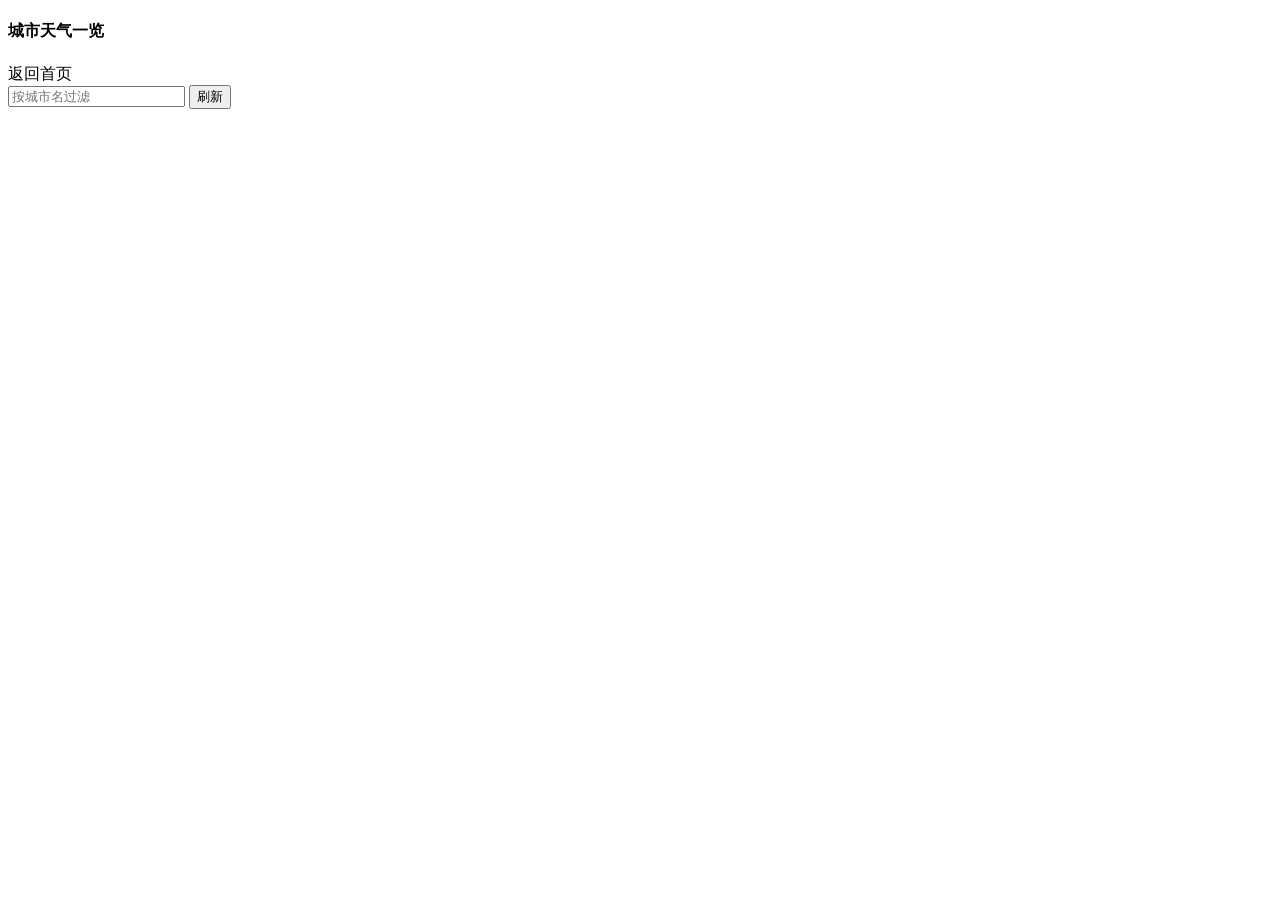
==== commit 9b533df3: "优化重构：缓存复用、预警去重、AI 预报接入、UI 去 AI 化" ====
--- a/src/main/resources/templates/aether.html
+++ b/src/main/resources/templates/aether.html
@@ -1,888 +1,58 @@
 <!DOCTYPE html>
-<html lang="zh-CN" xmlns:th="http://www.thymeleaf.org" data-page-node-id="r02LANCOtXbypSGnFzoKMZ">
-<head data-page-node-id="zkd6AjShgbxdzMeE4UFhu8">
-<meta charset="UTF-8" data-page-node-id="dtBXCXdlO3fSsz8MlXY3qz">
-<meta name="viewport" content="width=device-width, initial-scale=1.0" data-page-node-id="2xibFArY9qv7akurIt94zY">
-<title>Aether · Skies &amp; Weather — 智能天气预报系统</title>
+<html xmlns:th="http://www.thymeleaf.org"
+      xmlns:sec="http://www.thymeleaf.org/extras/spring-security">
+<head>
+    <meta charset="UTF-8">
+    <meta name="viewport" content="width=device-width, initial-scale=1.0">
+    <title>城市天气一览 - 智能天气预报</title>
+    <link rel="stylesheet" th:href="@{/css/bootstrap-icons.css}">
+    <link th:href="@{/css/style.css}" rel="stylesheet">
+    <meta name="_csrf" th:content="${_csrf != null ? _csrf.token : ''}">
+</head>
+<body>
+<div th:replace="fragments :: navbar"></div>
 
-<link rel="preconnect" href="https://fonts.googleapis.com" data-page-node-id="RkB0clDAGkiYEfUhOMttT8">
-<link rel="preconnect" href="https://fonts.gstatic.com" crossorigin data-page-node-id="q42DvZFKRvPIuFHBcdRltq">
-<link rel="stylesheet"
-      href="https://fonts.googleapis.com/css2?family=Fraunces:ital,opsz,wght@0,9..144,500;1,9..144,400;1,9..144,600&family=Quicksand:wght@400;500;600;700&family=Baloo+2:wght@500;600;700;800&family=ZCOOL+KuaiLe&display=swap" data-page-node-id="7o9MWe9StwPNnCNX5tgCfi">
+<main class="container mt-3">
 
-<style>
-:root{
-  --ink:#34435e;
-  --ink-soft:#6b7b98;
-  --ink-faint:#93a1bb;
-  --cream:#fdf3ec;
-  --sky:#eaf4ff;
-  --r-card:26px 32px 24px 30px / 30px 24px 32px 26px;
-  --shadow-soft:0 18px 40px -18px rgba(60,80,120,.45);
-  --shadow-pop:0 30px 64px -22px rgba(60,80,120,.55);
-  --font-display:'Fraunces','Playfair Display',Georgia,'Songti SC',serif;
-  --font-body:'Quicksand','PingFang SC','Hiragino Sans GB','Microsoft YaHei',sans-serif;
-  --font-num:'Baloo 2','Quicksand',sans-serif;
-  --font-cn:'ZCOOL KuaiLe','PingFang SC','Hiragino Sans GB','Microsoft YaHei',sans-serif;
-}
+    <div class="data-card">
+        <div class="data-card-header">
+            <h4><i class="bi bi-grid-3x3-gap icon"></i>城市天气一览</h4>
+            <a class="small" th:href="@{/}"><i class="bi bi-arrow-left"></i> 返回首页</a>
+        </div>
+        <div class="search-bar">
+            <input class="form-control" type="text" id="aetherSearch" placeholder="按城市名过滤">
+            <button class="btn btn-primary" type="button" id="aetherRefresh">
+                <i class="bi bi-arrow-clockwise"></i> 刷新
+            </button>
+        </div>
+        <div class="aether-grid" id="cityGrid"></div>
+    </div>
 
-*{box-sizing:border-box;margin:0;padding:0}
-html{-webkit-text-size-adjust:100%}
-body{
-  font-family:var(--font-body);
-  color:var(--ink);
-  min-height:100vh;
-  background:
-    radial-gradient(880px 500px at 80% -10%, rgba(255,222,175,.55) 0%, transparent 62%),
-    radial-gradient(760px 460px at 6% 2%,  rgba(176,222,255,.55) 0%, transparent 60%),
-    linear-gradient(180deg, #eaf4ff 0%, #f4f6fd 42%, #fdf3ec 100%);
-  background-attachment:fixed;
-  overflow-x:hidden;
-  -webkit-font-smoothing:antialiased;
-}
-
-/* ---------- 纸纹颗粒：营造手绘插画质感 ---------- */
-.grain{
-  position:fixed;inset:0;z-index:1;pointer-events:none;opacity:.05;
-  background-image:url("data:image/svg+xml,%3Csvg xmlns='http://www.w3.org/2000/svg' width='180' height='180'%3E%3Cfilter id='n'%3E%3CfeTurbulence type='fractalNoise' baseFrequency='.85' numOctaves='3' stitchTiles='stitch'/%3E%3C/filter%3E%3Crect width='180' height='180' filter='url(%23n)'/%3E%3C/svg%3E");
-}
-
-/* ---------- 背景漂浮手绘云 ---------- */
-.skydeco{position:fixed;inset:0;z-index:0;pointer-events:none;overflow:hidden}
-.skydeco .drift{position:absolute;opacity:.55;animation:drift linear infinite}
-@keyframes drift{from{transform:translateX(-30vw)}to{transform:translateX(128vw)}}
-.skydeco .drift:nth-child(1){top:11%;animation-duration:78s}
-.skydeco .drift:nth-child(2){top:41%;animation-duration:104s;opacity:.38}
-.skydeco .drift:nth-child(3){top:68%;animation-duration:90s;opacity:.3}
-
-/* ---------- 顶栏 ---------- */
-.topbar{
-  position:relative;z-index:4;
-  display:flex;align-items:center;justify-content:space-between;gap:12px;
-  max-width:1180px;margin:0 auto;padding:20px 22px 0;
-  font-size:13.5px;color:var(--ink-soft);
-}
-.topbar a{color:var(--ink-soft);text-decoration:none;transition:color .2s,transform .2s;display:inline-flex;align-items:center;gap:6px}
-.topbar a:hover{color:var(--ink);transform:translateX(-2px)}
-.topbar .who{display:inline-flex;align-items:center;gap:8px}
-.topbar .dot{width:7px;height:7px;border-radius:50%;background:#8ed0a8;box-shadow:0 0 0 3px rgba(142,208,168,.25)}
-
-/* ---------- 标题 ---------- */
-.hero{position:relative;z-index:3;text-align:center;padding:34px 20px 4px}
-.logo{
-  font-family:var(--font-display);
-  font-style:italic;
-  font-weight:400;
-  font-size:clamp(52px,10vw,92px);
-  line-height:.95;
-  letter-spacing:-.5px;
-  color:var(--ink);
-  animation:riseIn .9s cubic-bezier(.2,.8,.3,1) both;
-}
-@keyframes riseIn{from{opacity:0;transform:translateY(18px)}to{opacity:1;transform:none}}
-.squiggle{display:block;margin:6px auto 0;width:min(280px,72vw);height:16px;overflow:visible}
-.squiggle path{
-  fill:none;stroke:#f0b775;stroke-width:4.5;stroke-linecap:round;
-  stroke-dasharray:340;stroke-dashoffset:340;
-  animation:draw 1.5s .35s cubic-bezier(.65,0,.35,1) forwards;
-}
-@keyframes draw{to{stroke-dashoffset:0}}
-.sub{
-  font-family:var(--font-body);
-  font-size:12px;font-weight:600;letter-spacing:.52em;text-transform:uppercase;
-  color:var(--ink-soft);margin-top:16px;
-  animation:riseIn .9s .18s cubic-bezier(.2,.8,.3,1) both;
-}
-.tagline{
-  margin-top:10px;font-size:13.5px;color:var(--ink-faint);
-  animation:riseIn .9s .26s cubic-bezier(.2,.8,.3,1) both;
-}
-
-/* ---------- 搜索 ---------- */
-.searchbar{position:relative;z-index:20;display:flex;justify-content:center;margin:26px auto 4px;padding:0 18px}
-.searchbox{position:relative;width:min(540px,100%)}
-.searchbox input{
-  width:100%;border:none;outline:none;
-  font-family:var(--font-body);font-size:16px;font-weight:600;color:var(--ink);
-  padding:16px 54px 16px 24px;border-radius:999px;
-  background:rgba(255,255,255,.8);
-  box-shadow:var(--shadow-soft),inset 0 0 0 2px rgba(255,255,255,.7);
-  backdrop-filter:blur(8px);
-  transition:transform .25s cubic-bezier(.2,.8,.3,1),box-shadow .25s;
-}
-.searchbox input::placeholder{color:#a3b0c7;font-weight:500}
-.searchbox input:focus{transform:translateY(-2px);box-shadow:var(--shadow-pop),inset 0 0 0 2px #ffd0a4}
-.searchbox .ico{position:absolute;right:19px;top:50%;transform:translateY(-50%);pointer-events:none;opacity:.55}
-
-.suggest{
-  position:absolute;top:62px;left:0;right:0;
-  background:rgba(255,255,255,.97);border-radius:22px;
-  box-shadow:var(--shadow-pop);overflow:hidden;display:none;
-  backdrop-filter:blur(12px);padding:6px;
-}
-.suggest.show{display:block;animation:pop .22s cubic-bezier(.2,.8,.3,1)}
-@keyframes pop{from{opacity:0;transform:translateY(-8px)}to{opacity:1;transform:none}}
-.suggest .row{
-  padding:11px 18px;border-radius:16px;cursor:pointer;
-  display:flex;justify-content:space-between;align-items:center;gap:10px;
-  font-size:15px;font-weight:600;color:var(--ink);transition:background .15s,transform .15s;
-}
-.suggest .row:hover,.suggest .row.on{background:linear-gradient(90deg,#fff1e0,#ffe9f2);transform:translateX(3px)}
-.suggest .row .py{font-family:var(--font-num);font-size:12px;font-weight:600;letter-spacing:.06em;color:var(--ink-faint);text-transform:uppercase}
-.suggest .empty{padding:16px 20px;color:var(--ink-faint);font-size:14px}
-
-/* ---------- 网格 ---------- */
-.wrap{position:relative;z-index:3;max-width:1180px;margin:0 auto;padding:22px 20px 60px}
-.grid{display:grid;grid-template-columns:repeat(auto-fill,minmax(280px,1fr));gap:26px}
-
-/* ---------- 卡片 ---------- */
-.card{
-  position:relative;border-radius:var(--r-card);overflow:hidden;
-  min-height:312px;cursor:pointer;color:#fff;isolation:isolate;
-  box-shadow:var(--shadow-soft);
-  transition:transform .38s cubic-bezier(.2,.8,.3,1),box-shadow .38s;
-  animation:cardIn .62s cubic-bezier(.2,.8,.3,1) both;
-  animation-delay:calc(var(--i,0) * 70ms);
-}
-@keyframes cardIn{from{opacity:0;transform:translateY(28px) scale(.96)}to{opacity:1;transform:none}}
-.card:hover{transform:translateY(-9px) scale(1.015);box-shadow:var(--shadow-pop)}
-.card:focus-visible{outline:3px solid #ffd0a4;outline-offset:3px}
-
-.card .scene{position:absolute;inset:0;z-index:0;overflow:hidden}
-.card .content{
-  position:relative;z-index:5;padding:22px 24px 20px;
-  display:flex;flex-direction:column;height:100%;
-  text-shadow:0 2px 12px rgba(28,38,66,.4);
-}
-.card .top{display:flex;justify-content:space-between;align-items:flex-start;gap:10px}
-.card .city{font-family:var(--font-cn);font-size:27px;line-height:1.12;letter-spacing:.02em}
-.card .city .py{
-  display:block;font-family:var(--font-num);font-size:11.5px;font-weight:600;
-  letter-spacing:.22em;opacity:.85;margin-top:4px;text-transform:uppercase;
-}
-.card .del{
-  flex:none;width:31px;height:31px;border-radius:50%;border:none;cursor:pointer;
-  background:rgba(255,255,255,.26);color:#fff;font-size:15px;line-height:1;
-  backdrop-filter:blur(4px);opacity:0;transform:scale(.55) rotate(-25deg);
-  transition:.26s cubic-bezier(.2,.8,.3,1);
-}
-.card:hover .del,.card .del:focus-visible{opacity:1;transform:none}
-.card .del:hover{background:rgba(255,96,96,.9);transform:rotate(90deg) scale(1.08)}
-
-.card .spacer{flex:1}
-.card .temp{font-family:var(--font-num);font-size:60px;font-weight:800;line-height:.95;letter-spacing:-.02em}
-.card .temp sup{font-size:23px;font-weight:600;vertical-align:super;opacity:.85;margin-left:2px}
-.card .desc{font-family:var(--font-cn);font-size:17px;margin-top:5px;display:flex;align-items:baseline;gap:8px;flex-wrap:wrap}
-.card .desc .en{font-family:var(--font-num);font-size:11.5px;font-weight:600;letter-spacing:.16em;opacity:.82;text-transform:uppercase}
-.card .range{font-family:var(--font-num);font-size:14px;font-weight:700;opacity:.95;margin-top:5px;letter-spacing:.02em}
-.card .meta{display:flex;gap:20px;margin-top:13px;font-family:var(--font-num);font-size:15px;font-weight:700}
-.card .meta div span{
-  display:block;font-family:var(--font-body);font-size:10.5px;font-weight:600;
-  letter-spacing:.14em;opacity:.78;margin-top:1px;text-transform:uppercase;
-}
-.card .warn{
-  align-self:flex-start;margin-top:12px;padding:5px 12px;border-radius:999px;
-  background:rgba(255,236,214,.92);color:#7a3b1d;font-family:var(--font-body);
-  font-size:11.5px;font-weight:700;text-shadow:none;
-  display:inline-flex;align-items:center;gap:5px;max-width:100%;
-  overflow:hidden;text-overflow:ellipsis;white-space:nowrap;
-}
-.card .stamp{position:absolute;left:24px;bottom:14px;font-size:10.5px;opacity:.72;letter-spacing:.08em;font-family:var(--font-num)}
-
-/* 载入骨架 */
-.card.loading{background:linear-gradient(160deg,#c9d8ec,#e6ecf6)}
-.card.loading .content{justify-content:flex-end}
-.card.loading .ph{
-  height:14px;border-radius:99px;margin-bottom:10px;
-  background:linear-gradient(90deg,rgba(255,255,255,.5),rgba(255,255,255,.95),rgba(255,255,255,.5));
-  background-size:200% 100%;animation:sheen 1.3s linear infinite;
-}
-@keyframes sheen{from{background-position:200% 0}to{background-position:-200% 0}}
-
-/* 添加卡 */
-.card.add{
-  display:flex;align-items:center;justify-content:center;flex-direction:column;gap:2px;
-  color:var(--ink-soft);background:rgba(255,255,255,.42);
-  border:2px dashed #c6b8e2;box-shadow:none;text-shadow:none;
-  backdrop-filter:blur(4px);min-height:312px;
-}
-.card.add:hover{background:rgba(255,255,255,.72);transform:translateY(-7px) rotate(0deg);border-color:#a893d0}
-.card.add .plus{font-family:var(--font-num);font-size:52px;line-height:1;color:#b9a6dd}
-.card.add .t{font-size:15px;font-weight:700}
-.card.add .e{font-size:11.5px;opacity:.7;letter-spacing:.16em;text-transform:uppercase;font-family:var(--font-num)}
-
-/* ---------- 七种天气场景 ---------- */
-.sky-clear {background:linear-gradient(165deg,#4fb3ff 0%,#8fd6ff 48%,#ffe6a8 100%)}
-.sky-cloudy{background:linear-gradient(165deg,#8fa7c6 0%,#b3c4da 55%,#dbe4ef 100%)}
-.sky-rain  {background:linear-gradient(165deg,#54677f 0%,#74879f 55%,#a9b7c9 100%)}
-.sky-snow  {background:linear-gradient(165deg,#8fb0d3 0%,#c2d8ee 55%,#eff7fd 100%)}
-.sky-storm {background:linear-gradient(165deg,#2c3350 0%,#434c70 55%,#6d7296 100%)}
-.sky-fog   {background:linear-gradient(165deg,#98a2b1 0%,#b8c0cb 55%,#d4dae2 100%)}
-.sky-night {background:linear-gradient(165deg,#1a2145 0%,#302c5e 55%,#5a4b7d 100%)}
-
-.sheen{position:absolute;inset:0;background:linear-gradient(180deg,transparent 42%,rgba(22,32,58,.34) 100%)}
-.sky-fog .sheen,.sky-snow .sheen{background:linear-gradient(180deg,transparent 30%,rgba(34,46,72,.46) 100%)}
-
-/* 太阳 */
-.sun{
-  position:absolute;top:-34px;right:-30px;width:132px;height:132px;border-radius:50%;
-  background:radial-gradient(circle at 38% 38%,#fff8d8,#ffd45f 58%,#ffb04a);
-  box-shadow:0 0 54px 14px rgba(255,209,90,.6);
-  animation:sunPulse 5.5s ease-in-out infinite;
-}
-@keyframes sunPulse{0%,100%{transform:scale(1)}50%{transform:scale(1.07)}}
-.sunrays{position:absolute;top:34px;right:34px;width:0;height:0;animation:spin 30s linear infinite}
-@keyframes spin{to{transform:rotate(360deg)}}
-.sunrays .ray{
-  position:absolute;top:-3px;left:-88px;width:176px;height:5px;border-radius:5px;
-  background:linear-gradient(90deg,transparent,rgba(255,230,160,.6),transparent);
-}
-
-/* 月亮 */
-.moon{
-  position:absolute;top:-22px;right:-8px;width:104px;height:104px;border-radius:50%;
-  background:radial-gradient(circle at 34% 32%,#fff,#e2e6ff 58%,#b7bde8);
-  box-shadow:0 0 46px 10px rgba(198,208,255,.45);
-}
-.moon::before,.moon::after{content:"";position:absolute;border-radius:50%;background:rgba(150,158,205,.32)}
-.moon::before{width:20px;height:20px;top:26px;left:22px}
-.moon::after{width:13px;height:13px;top:58px;left:52px}
-
-/* 云（分区错相漂移） */
-.cloudgrp{position:absolute;left:0;width:100%;animation-name:floatX;animation-timing-function:linear;animation-iteration-count:infinite}
-@keyframes floatX{from{transform:translateX(-125%)}to{transform:translateX(125%)}}
-.bobb{animation-name:bob;animation-timing-function:ease-in-out;animation-iteration-count:infinite}
-@keyframes bob{0%,100%{transform:translateY(0)}50%{transform:translateY(-7px)}}
-.cloudart{display:block;filter:drop-shadow(0 6px 10px rgba(40,60,100,.18))}
-
-/* 雨 */
-.drop{position:absolute;top:-14%;width:2px;border-radius:2px;
-  background:linear-gradient(transparent,rgba(255,255,255,.85));animation:fall linear infinite}
-@keyframes fall{to{transform:translateY(400px)}}
-
-/* 雪 */
-.flake{position:absolute;top:-10%;color:#fff;animation:snowfall linear infinite;will-change:transform}
-@keyframes snowfall{to{transform:translateY(390px) rotate(340deg)}}
-
-/* 闪电 */
-.bolt{position:absolute;inset:0;background:rgba(255,255,255,0);animation:flash 7s infinite}
-@keyframes flash{
-  0%,91%,100%{background:rgba(255,255,255,0)}
-  92%{background:rgba(255,255,255,.5)}
-  93.5%{background:rgba(255,255,255,0)}
-  95%{background:rgba(255,255,255,.34)}
-  96.5%{background:rgba(255,255,255,0)}
-}
-.boltline{position:absolute;top:26%;left:56%;opacity:0;animation:zap 7s infinite}
-@keyframes zap{0%,91%,100%{opacity:0}92%,94%{opacity:1}93%,95.5%{opacity:0}}
-
-/* 雾 */
-.fogband{
-  position:absolute;left:-32%;width:164%;height:46px;border-radius:50%;
-  background:rgba(255,255,255,.5);filter:blur(9px);
-  animation:fogmove ease-in-out infinite alternate;
-}
-@keyframes fogmove{from{transform:translateX(-7%)}to{transform:translateX(7%)}}
-
-/* 星空 */
-.star{position:absolute;width:3px;height:3px;border-radius:50%;background:#fff;animation:twinkle ease-in-out infinite}
-@keyframes twinkle{0%,100%{opacity:.22;transform:scale(.65)}50%{opacity:1;transform:scale(1.35)}}
-.shoot{position:absolute;width:88px;height:2px;border-radius:2px;
-  background:linear-gradient(90deg,rgba(255,255,255,0),#fff);
-  animation:shoot 9s ease-in infinite;opacity:0}
-@keyframes shoot{
-  0%{opacity:0;transform:translate(0,0) rotate(20deg)}
-  2%{opacity:1}
-  10%{opacity:0;transform:translate(150px,58px) rotate(20deg)}
-  100%{opacity:0;transform:translate(150px,58px) rotate(20deg)}
-}
-
-/* 飞鸟 */
-.bird{position:absolute;animation:birdfly linear infinite}
-@keyframes birdfly{from{transform:translateX(-40px)}to{transform:translateX(340px)}}
-
-/* 水波纹 */
-.ripple{
-  position:absolute;border-radius:50%;background:rgba(255,255,255,.48);
-  transform:scale(0);animation:rip .62s cubic-bezier(.2,.8,.3,1);
-  pointer-events:none;z-index:6;
-}
-@keyframes rip{to{transform:scale(4.2);opacity:0}}
-
-/* ---------- 空状态 / 页脚 / toast ---------- */
-.empty{
-  grid-column:1/-1;text-align:center;padding:52px 20px;color:var(--ink-faint);
-  font-size:14.5px;line-height:2;
-}
-.empty .big{font-family:var(--font-cn);font-size:20px;color:var(--ink-soft);display:block;margin-bottom:6px}
-
-footer{
-  position:relative;z-index:3;text-align:center;color:var(--ink-faint);
-  font-size:12px;line-height:2;padding:0 20px 40px;
-}
-footer a{color:var(--ink-soft);text-decoration:none;border-bottom:1px dotted #b9c4d8}
-footer a:hover{color:var(--ink)}
-
-.toast{
-  position:fixed;left:50%;bottom:32px;transform:translate(-50%,90px);
-  background:rgba(52,67,94,.96);color:#fff;padding:12px 26px;border-radius:999px;
-  font-size:14px;font-weight:600;z-index:99;opacity:0;
-  transition:transform .38s cubic-bezier(.2,.8,.3,1),opacity .38s;
-  box-shadow:var(--shadow-pop);pointer-events:none;
-}
-.toast.show{opacity:1;transform:translate(-50%,0)}
-
-@media(max-width:600px){
-  .grid{grid-template-columns:1fr;gap:20px}
-  .card{min-height:290px}
-  .card .temp{font-size:52px}
-  .topbar{font-size:12.5px}
-}
-
-@media(prefers-reduced-motion:reduce){
-  *,.drift,.cloudgrp,.bobb,.sun,.sunrays,.drop,.flake,.star,.shoot,.bird{
-    animation-duration:.001ms!important;animation-iteration-count:1!important;
-  }
-  .card{animation:none}
-}
-</style>
-</head>
-
-<body data-page-node-id="G7mA7wX4nwbHEsXLExW6bf">
-<div class="skydeco" data-page-node-id="NO6SmJc0Yj1ejiz5apvinZ">
-  <svg class="drift" width="150" height="66" viewBox="0 0 160 90" data-page-node-id="0B40haIWZ3Mbi719GF1aP3">
-    <path d="M34 76 C16 76 6 64 12 52 C17 33 40 28 50 40 C58 22 84 20 94 34 C112 22 138 32 138 50 C152 52 158 70 142 76 Z"
-          fill="#ffffff" stroke="#a9c0dd" stroke-width="2.4" stroke-linejoin="round" data-page-node-id="bI4DtTK2ef3YZ4YBUvND66"/>
-  </svg>
-  <svg class="drift" width="112" height="50" viewBox="0 0 160 90" data-page-node-id="FB6VEj5IedxExM8IBmC9BV">
-    <path d="M34 76 C16 76 6 64 12 52 C17 33 40 28 50 40 C58 22 84 20 94 34 C112 22 138 32 138 50 C152 52 158 70 142 76 Z"
-          fill="#ffffff" stroke="#a9c0dd" stroke-width="2.4" stroke-linejoin="round" data-page-node-id="aVEUkENltjDT5ajgHVxjKT"/>
-  </svg>
-  <svg class="drift" width="178" height="78" viewBox="0 0 160 90" data-page-node-id="JqqCT8xbWYtHZK07xc1Q9o">
-    <path d="M34 76 C16 76 6 64 12 52 C17 33 40 28 50 40 C58 22 84 20 94 34 C112 22 138 32 138 50 C152 52 158 70 142 76 Z"
-          fill="#ffffff" stroke="#a9c0dd" stroke-width="2.4" stroke-linejoin="round" data-page-node-id="cfUq1UQe6EA2VtNHWHSGAC"/>
-  </svg>
-</div>
-<div class="grain" data-page-node-id="2HsdCY5yXOBjVobfEt4XID"></div>
-
-<header class="topbar" data-page-node-id="pH0I4Cb8CxB9F98PU9FBdB">
-  <a th:href="@{/}" data-page-node-id="EkORC8RQbp20lbb4HW0BGw"><span aria-hidden="true" data-page-node-id="zw8U5UlNb1vYOyEjvB5UXp">←</span> 返回系统首页</a>
-  <span class="who" data-page-node-id="iHQLSe0QBT5itE9wqKHyX4">
-    <span th:if="${user != null}" data-page-node-id="2EycV8kKGHGfIhxDmGdc1r">
-      <span class="dot" data-page-node-id="6pOnDE0lUuLnwppSJzhYcv"></span>
-      <span th:text="${user.nickname != null && !user.nickname.isEmpty()} ? ${user.nickname} : ${user.username}" data-page-node-id="SsfOLa9jDrY79AUKe6XGxr">用户</span> · 我的收藏
-    </span>
-    <a th:if="${user == null}" th:href="@{/login}" data-page-node-id="kzSRtoi0x99djo7M0jQQUV">登录后可用收藏城市 · 登录</a>
-  </span>
-</header>
-
-<header class="hero" data-page-node-id="T5lSLuZRrMzH0olmLR3sG4">
-  <h1 class="logo" data-page-node-id="S9jbjA2KQ2TGPnIi3qMNb1">Aether</h1>
-  <svg class="squiggle" viewBox="0 0 280 16" preserveAspectRatio="none" aria-hidden="true" data-page-node-id="lM97GNy5cqSsBJ0sDw0L0R">
-    <path d="M4 11 C40 2, 74 15, 108 8 S180 1, 214 11 S262 6, 276 9" data-page-node-id="FqgkLx9pB1Yx6VPxdswkxu"/>
-  </svg>
-  <p class="sub" data-page-node-id="B7YR3cPzvouvlN21SHwlDF">Skies &amp; Weather</p>
-  <p class="tagline" data-page-node-id="lFizff1ENFFnh8wV33DmNo">手绘天空 · 数据与本项目同源，实时取自和风天气</p>
-</header>
-
-<section class="searchbar" data-page-node-id="CCFZXGPWCphqIlICO2fzvH">
-  <div class="searchbox" data-page-node-id="jUOm7gzux9dfTbHnjaZMLg">
-    <input id="q" type="text" autocomplete="off" spellcheck="false"
-           placeholder="搜索城市 · 北京 / beijing / bj" aria-label="搜索城市" data-page-node-id="uHLAtmlXpmlLhwehDeHYt4">
-    <span class="ico" data-page-node-id="E0paDvtCYHlmFO9wzv3bmH">
-      <svg width="19" height="19" viewBox="0 0 24 24" fill="none" stroke="#6b7b98" stroke-width="2.4" stroke-linecap="round" data-page-node-id="fEZBS6BOOcTmcc1BoM8W2v">
-        <circle cx="11" cy="11" r="7" data-page-node-id="nQRYlCJFEVJ95BUOzX4B2Y"/><path d="M16.5 16.5 L21 21" data-page-node-id="vIWIbpGWnB0KHcIAmSDj51"/>
-      </svg>
-    </span>
-    <div class="suggest" id="suggest" role="listbox" aria-label="城市联想" data-page-node-id="cf8lpbXkK7NtKiS2I6pRsH"></div>
-  </div>
-</section>
-
-<main class="wrap" data-page-node-id="6fijvEkgJCHa8Ub1IlqD7p">
-  <div class="grid" id="grid" data-page-node-id="RN9OPcSuLCfL1nH26koHy9"></div>
 </main>
 
-<footer data-page-node-id="mwHEUGTzLcGwwGdbdexpbi">
-  数据源自和风天气 (QWeather) · 智能天气预报系统<br data-page-node-id="GlSCJJTynXqxAU5meCncZ1">
-  <a th:href="@{/weather/warning}" data-page-node-id="mLixBpeQHsfHQSPof3SACO">查看天气预警</a> ·
-  <a th:href="@{/weather/ai-forecast}" data-page-node-id="GUKZSXiRWwXVmQ4qgnyqvi">AI 预测</a> ·
-  <a th:href="@{/weather/statistics/search(city='北京')}" data-page-node-id="ZtCdPDcTwf0n2rnjGoTaiO">数据统计</a>
-</footer>
+<div th:replace="fragments :: footer"></div>
+<script th:src="@{/js/main.js}"></script>
+<script th:inline="javascript">
+    (function () {
+        var rawJson = /*[[${cityCardsJson}]]*/ '[]';
+        WeatherApp.renderCityGrid(document.getElementById('cityGrid'), rawJson);
 
-<div class="toast" id="toast" role="status" aria-live="polite" data-page-node-id="4kCL7sGfdDQrPEDAepNCSG"></div>
-
-<script type="application/json" id="aether-initial" th:utext="${cardsJson}">[]</script>
-
-<script>
-/* ==========================================================
-   场景字典：七种天气各自的中英文名与天空底色
-   ========================================================== */
-const SCENES = {
-  clear:  {zh:'晴朗',   en:'Sunny',        sky:'sky-clear'},
-  cloudy: {zh:'多云',   en:'Cloudy',       sky:'sky-cloudy'},
-  rain:   {zh:'小雨',   en:'Rainy',        sky:'sky-rain'},
-  snow:   {zh:'飘雪',   en:'Snowy',        sky:'sky-snow'},
-  storm:  {zh:'雷阵雨', en:'Thunderstorm', sky:'sky-storm'},
-  fog:    {zh:'薄雾',   en:'Foggy',        sky:'sky-fog'},
-  night:  {zh:'晴夜',   en:'Clear Night',  sky:'sky-night'}
-};
-
-/* ==========================================================
-   内置城市库（与后端 AetherController 的 30 城保持一致）
-   ========================================================== */
-const CITY_LIB = [
-  {zh:'北京',     py:'beijing',      ab:'bj'},
-  {zh:'上海',     py:'shanghai',     ab:'sh'},
-  {zh:'广州',     py:'guangzhou',    ab:'gz'},
-  {zh:'深圳',     py:'shenzhen',     ab:'sz'},
-  {zh:'成都',     py:'chengdu',      ab:'cd'},
-  {zh:'杭州',     py:'hangzhou',     ab:'hz'},
-  {zh:'西安',     py:'xian',         ab:'xa'},
-  {zh:'武汉',     py:'wuhan',        ab:'wh'},
-  {zh:'南京',     py:'nanjing',      ab:'nj'},
-  {zh:'重庆',     py:'chongqing',    ab:'cq'},
-  {zh:'天津',     py:'tianjin',      ab:'tj'},
-  {zh:'苏州',     py:'suzhou',       ab:'suz'},
-  {zh:'青岛',     py:'qingdao',      ab:'qd'},
-  {zh:'厦门',     py:'xiamen',       ab:'xm'},
-  {zh:'三亚',     py:'sanya',        ab:'sy'},
-  {zh:'哈尔滨',   py:'haerbin',      ab:'heb'},
-  {zh:'长春',     py:'changchun',    ab:'cc'},
-  {zh:'沈阳',     py:'shenyang',     ab:'syh'},
-  {zh:'大连',     py:'dalian',       ab:'dl'},
-  {zh:'昆明',     py:'kunming',      ab:'km'},
-  {zh:'丽江',     py:'lijiang',      ab:'lj'},
-  {zh:'桂林',     py:'guilin',       ab:'gl'},
-  {zh:'拉萨',     py:'lasa',         ab:'ls'},
-  {zh:'乌鲁木齐', py:'wulumuqi',     ab:'wlmq'},
-  {zh:'呼和浩特', py:'huhehaote',    ab:'hhht'},
-  {zh:'长沙',     py:'changsha',     ab:'cs'},
-  {zh:'郑州',     py:'zhengzhou',    ab:'zz'},
-  {zh:'济南',     py:'jinan',        ab:'jn'},
-  {zh:'合肥',     py:'hefei',        ab:'hf'},
-  {zh:'香港',     py:'xianggang',    ab:'xg'}
-];
-
-/* ==========================================================
-   场景绘制
-   ========================================================== */
-const rnd = (a, b) => a + Math.random() * (b - a);
-
-function cloudSVG(w) {
-  const h = Math.round(w * 0.56);
-  return `<svg class="cloudart" width="${w}" height="${h}" viewBox="0 0 160 90" aria-hidden="true">
-    <path d="M34 76 C16 76 6 64 12 52 C17 33 40 28 50 40 C58 22 84 20 94 34 C112 22 138 32 138 50 C152 52 158 70 142 76 Z"
-          fill="#ffffff" stroke="#9fb3d0" stroke-width="2.4" stroke-linejoin="round" stroke-linecap="round"/>
-  </svg>`;
-}
-
-/** 云朵分区：把上方区域切成 n 条水平带，每朵云独占一条，
- *  并用负延迟错开相位，保证任意时刻都不会叠在一起。 */
-function cloudGroup(n, opacity, minW, maxW) {
-  let s = '';
-  const bandTop = 3, bandSpan = 48;
-  for (let i = 0; i < n; i++) {
-    const band = bandSpan / n;
-    const top  = bandTop + band * i + rnd(0, band * 0.4);
-    const w    = Math.round(rnd(minW, maxW));
-    const dur  = rnd(54, 88);
-    const delay = -(dur * i / n) - rnd(0, 4);
-    const op   = (opacity * rnd(.78, 1)).toFixed(2);
-    s += `<div class="cloudgrp" style="top:${top.toFixed(1)}%;opacity:${op};
-            animation-duration:${dur.toFixed(1)}s;animation-delay:${delay.toFixed(1)}s">
-            <div class="bobb" style="animation-duration:${rnd(4.5,7.5).toFixed(1)}s;
-                 animation-delay:-${rnd(0,4).toFixed(1)}s">${cloudSVG(w)}</div>
-          </div>`;
-  }
-  return s;
-}
-
-function rainLayer(n, minH, maxH) {
-  let s = '';
-  for (let i = 0; i < n; i++) {
-    s += `<div class="drop" style="left:${rnd(0,100).toFixed(1)}%;height:${rnd(minH,maxH).toFixed(0)}px;
-            animation-duration:${rnd(.55,1.15).toFixed(2)}s;animation-delay:-${rnd(0,1.2).toFixed(2)}s;
-            opacity:${rnd(.35,.85).toFixed(2)}"></div>`;
-  }
-  return s;
-}
-
-function snowLayer(n) {
-  let s = '';
-  for (let i = 0; i < n; i++) {
-    s += `<div class="flake" style="left:${rnd(0,100).toFixed(1)}%;font-size:${rnd(9,19).toFixed(0)}px;
-            animation-duration:${rnd(5,10).toFixed(1)}s;animation-delay:-${rnd(0,9).toFixed(1)}s;
-            opacity:${rnd(.5,1).toFixed(2)}">❄</div>`;
-  }
-  return s;
-}
-
-function starLayer(n) {
-  let s = '';
-  for (let i = 0; i < n; i++) {
-    s += `<div class="star" style="left:${rnd(2,97).toFixed(1)}%;top:${rnd(3,66).toFixed(1)}%;
-            animation-duration:${rnd(1.6,4.2).toFixed(1)}s;animation-delay:-${rnd(0,4).toFixed(1)}s"></div>`;
-  }
-  return s;
-}
-
-function birdLayer(n) {
-  let s = '';
-  for (let i = 0; i < n; i++) {
-    const top = 30 + i * 13 + rnd(-4, 4);
-    s += `<div class="bird" style="top:${top.toFixed(1)}%;left:0;
-            animation-duration:${rnd(16,26).toFixed(1)}s;animation-delay:-${rnd(0,14).toFixed(1)}s">
-            <svg width="26" height="12" viewBox="0 0 26 12" fill="none"
-                 stroke="rgba(60,80,120,.55)" stroke-width="2.2" stroke-linecap="round">
-              <path d="M1 8 C5 2, 9 2, 13 8 C17 2, 21 2, 25 8"/>
-            </svg>
-          </div>`;
-  }
-  return s;
-}
-
-function buildScene(key) {
-  let inner = '';
-  if (key === 'clear') {
-    inner += `<div class="sunrays">${
-      Array.from({length: 12}, (_, i) => `<div class="ray" style="transform:rotate(${i * 30}deg)"></div>`).join('')
-    }</div>`;
-    inner += `<div class="sun"></div>`;
-    inner += cloudGroup(2, .7, 76, 108);
-    inner += birdLayer(2);
-  } else if (key === 'cloudy') {
-    inner += `<div class="sun" style="width:86px;height:86px;top:-14px;right:16px;opacity:.5;
-                box-shadow:0 0 26px 6px rgba(255,209,90,.32)"></div>`;
-    inner += cloudGroup(3, 1, 84, 128);
-  } else if (key === 'rain') {
-    inner += cloudGroup(2, 1, 92, 132);
-    inner += rainLayer(36, 12, 22);
-  } else if (key === 'snow') {
-    inner += cloudGroup(2, .9, 88, 124);
-    inner += snowLayer(26);
-  } else if (key === 'storm') {
-    inner += cloudGroup(2, 1, 96, 140);
-    inner += rainLayer(44, 14, 26);
-    inner += `<div class="boltline">
-                <svg width="46" height="96" viewBox="0 0 46 96" fill="none" stroke="#fff"
-                     stroke-width="3.4" stroke-linejoin="round" stroke-linecap="round"
-                     style="filter:drop-shadow(0 0 10px #aee)">
-                  <path d="M26 2 L10 50 H26 L18 94 L38 40 H23 L34 2 Z" fill="#fff" fill-opacity=".92"/>
-                </svg>
-              </div>
-              <div class="bolt"></div>`;
-  } else if (key === 'fog') {
-    inner += cloudGroup(2, .5, 92, 130);
-    inner += Array.from({length: 5}, (_, i) =>
-      `<div class="fogband" style="top:${18 + i * 15}%;animation-duration:${(9 + i * 3).toFixed(0)}s;
-         opacity:${(.5 - i * .055).toFixed(2)}"></div>`).join('');
-  } else if (key === 'night') {
-    inner += `<div class="moon"></div>`;
-    inner += starLayer(30);
-    inner += cloudGroup(1, .35, 90, 124);
-    inner += `<div class="shoot" style="top:14%;left:8%;animation-delay:${rnd(1,7).toFixed(1)}s"></div>`;
-  }
-  inner += `<div class="sheen"></div>`;
-  return `<div class="scene ${SCENES[key].sky}">${inner}</div>`;
-}
-
-/* ==========================================================
-   卡片渲染
-   ========================================================== */
-const grid = document.getElementById('grid');
-const STORE_KEY = 'aether.cities';
-
-let INITIAL = [];
-try {
-  INITIAL = JSON.parse(document.getElementById('aether-initial').textContent || '[]');
-} catch (e) {
-  INITIAL = [];
-}
-
-let active = [];   // 当前展示的城市数据
-let suggestList = [];
-let suggestIdx = -1;
-
-const esc = s => String(s == null ? '' : s)
-  .replace(/&/g, '&amp;').replace(/</g, '&lt;').replace(/>/g, '&gt;').replace(/"/g, '&quot;');
-
-function cardHTML(c, i) {
-  if (c.loading) {
-    return `<div class="card loading" style="--i:${i}">
-      <div class="content">
-        <div style="font-family:var(--font-cn);font-size:24px;margin-bottom:auto">${esc(c.city)}</div>
-        <div class="ph" style="width:56%;height:34px"></div>
-        <div class="ph" style="width:38%"></div>
-        <div class="ph" style="width:64%;margin-bottom:0"></div>
-      </div>
-    </div>`;
-  }
-  const s = SCENES[c.scene] || SCENES.cloudy;
-  const hi = c.hi == null ? '—' : c.hi;
-  const lo = c.lo == null ? '—' : c.lo;
-  const wind = c.windSpeed == null ? '—' : c.windSpeed;
-  const hum = c.humidity == null ? '—' : c.humidity;
-  return `<div class="card" data-city="${esc(c.city)}" style="--i:${i}" tabindex="0"
-               role="link" aria-label="${esc(c.city)} 天气详情">
-    ${buildScene(c.scene)}
-    <div class="content">
-      <div class="top">
-        <div class="city">${esc(c.city)}<span class="py">${esc(c.py || '')}</span></div>
-        <button class="del" title="移除 ${esc(c.city)}" aria-label="移除 ${esc(c.city)}">✕</button>
-      </div>
-      <div class="spacer"></div>
-      <div class="temp">${c.temp == null ? '—' : c.temp}<sup>°C</sup></div>
-      <div class="desc">${esc(c.text)}<span class="en">${s.en}</span></div>
-      <div class="range">↑ ${hi}° &nbsp; ↓ ${lo}°</div>
-      <div class="meta">
-        <div>${hum}%<span>湿度 Humidity</span></div>
-        <div>${wind} km/h<span>风速 Wind</span></div>
-      </div>
-      ${c.warning ? `<div class="warn" title="${esc(c.warning)}">⚠ ${esc(c.warning)}</div>` : ''}
-    </div>
-    <div class="stamp">${esc(c.updatedAt || '')} 更新</div>
-  </div>`;
-}
-
-function addCardHTML(i) {
-  return `<div class="card add" id="addCard" style="--i:${i}" tabindex="0" role="button" aria-label="添加城市">
-    <div class="plus">＋</div>
-    <div class="t">添加城市</div>
-    <div class="e">Add a city</div>
-  </div>`;
-}
-
-function render() {
-  if (!active.length) {
-    grid.innerHTML = `<div class="empty">
-      <span class="big">这里还空着</span>
-      点上方搜索框添加城市，或从「＋ 添加城市」开始
-    </div>` + addCardHTML(0);
-  } else {
-    grid.innerHTML = active.map(cardHTML).join('') + addCardHTML(active.length);
-  }
-  bind();
-}
-
-function bind() {
-  // 删除
-  grid.querySelectorAll('.card .del').forEach(btn => {
-    btn.addEventListener('click', e => {
-      e.stopPropagation();
-      removeCity(btn.closest('.card').dataset.city);
-    });
-  });
-
-  // 水波纹 + 跳转到本项目的天气详情页
-  grid.querySelectorAll('.card[data-city]').forEach(card => {
-    const go = () => {
-      const c = active.find(x => x.city === card.dataset.city);
-      if (c && c.code) {
-        location.href = '/weather/detail/' + encodeURIComponent(c.code) + '?cityName=' + encodeURIComponent(c.city);
-      }
-    };
-    card.addEventListener('click', e => {
-      const r = document.createElement('span');
-      r.className = 'ripple';
-      const b = card.getBoundingClientRect();
-      r.style.width = r.style.height = '70px';
-      r.style.left = (e.clientX - b.left - 35) + 'px';
-      r.style.top = (e.clientY - b.top - 35) + 'px';
-      card.appendChild(r);
-      setTimeout(() => r.remove(), 640);
-      setTimeout(go, 240);
-    });
-    card.addEventListener('keydown', e => {
-      if (e.key === 'Enter' || e.key === ' ') { e.preventDefault(); go(); }
-    });
-  });
-
-  const addCard = document.getElementById('addCard');
-  if (addCard) {
-    addCard.addEventListener('click', () => {
-      document.getElementById('q').focus();
-      toast('输入城市名，如 成都 / chengdu');
-    });
-  }
-}
-
-/* ==========================================================
-   增删城市
-   ========================================================== */
-function persist() {
-  try {
-    localStorage.setItem(STORE_KEY, JSON.stringify(active.map(c => c.city)));
-  } catch (e) { /* 隐私模式下忽略 */ }
-}
-
-async function addCity(name) {
-  if (!name) return;
-  if (active.some(c => c.city === name)) {
-    toast('「' + name + '」已经在列表里了');
-    return;
-  }
-  active.push({ city: name, loading: true, py: (CITY_LIB.find(c => c.zh === name) || {}).py });
-  render();
-  persist();
-
-  try {
-    const res = await fetch('/api/aether/weather?city=' + encodeURIComponent(name));
-    const json = await res.json();
-    if (json && json.code === 200 && json.data) {
-      const idx = active.findIndex(c => c.city === name);
-      if (idx > -1) {
-        active[idx] = Object.assign({ py: (CITY_LIB.find(c => c.zh === name) || {}).py }, json.data);
-      }
-      toast('已加入 · ' + name);
-    } else {
-      active = active.filter(c => c.city !== name);
-      toast((json && json.msg) || '未能获取「' + name + '」的天气');
-    }
-  } catch (e) {
-    active = active.filter(c => c.city !== name);
-    toast('网络异常，未能添加「' + name + '」');
-  }
-  render();
-  persist();
-}
-
-function removeCity(name) {
-  active = active.filter(c => c.city !== name);
-  render();
-  persist();
-  toast('已移除 · ' + name);
-}
-
-/* ==========================================================
-   搜索联想
-   ========================================================== */
-const input = document.getElementById('q');
-const suggest = document.getElementById('suggest');
-
-function closeSuggest() {
-  suggest.classList.remove('show');
-  suggestIdx = -1;
-}
-
-function updateSuggest() {
-  const q = input.value.trim().toLowerCase();
-  if (!q) { closeSuggest(); return; }
-
-  const shown = active.map(c => c.city);
-  suggestList = CITY_LIB.filter(c =>
-    shown.indexOf(c.zh) === -1 &&
-    (c.zh.indexOf(input.value.trim()) > -1 || c.py.indexOf(q) > -1 || c.ab.indexOf(q) > -1)
-  ).slice(0, 6);
-
-  if (!suggestList.length) {
-    suggest.innerHTML = `<div class="empty">没有匹配的城市</div>`;
-    suggest.classList.add('show');
-    return;
-  }
-  suggestIdx = -1;
-  suggest.innerHTML = suggestList.map((c, i) =>
-    `<div class="row" data-i="${i}"><span>${esc(c.zh)}</span><span class="py">${esc(c.py)}</span></div>`
-  ).join('');
-  suggest.classList.add('show');
-
-  suggest.querySelectorAll('.row').forEach(row => {
-    row.addEventListener('mousedown', e => {
-      e.preventDefault();
-      const c = suggestList[+row.dataset.i];
-      input.value = '';
-      closeSuggest();
-      addCity(c.zh);
-    });
-  });
-}
-
-input.addEventListener('input', updateSuggest);
-input.addEventListener('focus', updateSuggest);
-input.addEventListener('keydown', e => {
-  if (!suggest.classList.contains('show') || !suggestList.length) {
-    if (e.key === 'Enter') {
-      const q = input.value.trim();
-      const hit = CITY_LIB.find(c => c.zh === q) || CITY_LIB.find(c => c.py === q.toLowerCase());
-      if (hit) { input.value = ''; closeSuggest(); addCity(hit.zh); }
-    }
-    return;
-  }
-  if (e.key === 'ArrowDown') {
-    e.preventDefault();
-    suggestIdx = (suggestIdx + 1) % suggestList.length;
-  } else if (e.key === 'ArrowUp') {
-    e.preventDefault();
-    suggestIdx = (suggestIdx - 1 + suggestList.length) % suggestList.length;
-  } else if (e.key === 'Enter') {
-    e.preventDefault();
-    const c = suggestList[suggestIdx >= 0 ? suggestIdx : 0];
-    if (c) { input.value = ''; closeSuggest(); addCity(c.zh); }
-  } else if (e.key === 'Escape') {
-    closeSuggest();
-    return;
-  }
-  suggest.querySelectorAll('.row').forEach((r, i) => r.classList.toggle('on', i === suggestIdx));
-});
-
-document.addEventListener('click', e => {
-  if (!e.target.closest('.searchbox')) closeSuggest();
-});
-
-/* ==========================================================
-   toast
-   ========================================================== */
-let toastTimer;
-function toast(msg) {
-  const t = document.getElementById('toast');
-  t.textContent = msg;
-  t.classList.add('show');
-  clearTimeout(toastTimer);
-  toastTimer = setTimeout(() => t.classList.remove('show'), 2000);
-}
-
-/* ==========================================================
-   初始化：优先恢复上次的城市列表，缺失的再按需拉取
-   ========================================================== */
-(function init() {
-  let names = null;
-  try {
-    const raw = localStorage.getItem(STORE_KEY);
-    if (raw) names = JSON.parse(raw);
-  } catch (e) { /* 忽略 */ }
-
-  if (names && names.length) {
-    const byName = {};
-    INITIAL.forEach(c => { byName[c.city] = c; });
-    active = names.map(n => byName[n] || { city: n, loading: true, py: (CITY_LIB.find(c => c.zh === n) || {}).py });
-    render();
-    persist();
-    active.forEach((c, i) => {
-      if (!c.loading) return;
-      fetch('/api/aether/weather?city=' + encodeURIComponent(c.city))
-        .then(r => r.json())
-        .then(json => {
-          const idx = active.findIndex(x => x.city === c.city);
-          if (idx < 0) return;
-          if (json && json.code === 200 && json.data) {
-            active[idx] = Object.assign({ py: c.py }, json.data);
-          } else {
-            active = active.filter(x => x.city !== c.city);
-          }
-          render();
-          persist();
-        })
-        .catch(() => {
-          active = active.filter(x => x.city !== c.city);
-          render();
-          persist();
-        });
-    });
-  } else {
-    active = INITIAL.map(c => Object.assign({}, c, { py: (CITY_LIB.find(x => x.zh === c.city) || {}).py }));
-    render();
-    persist();
-  }
-})();
+        var input = document.getElementById('aetherSearch');
+        var refresh = document.getElementById('aetherRefresh');
+        if (input) {
+            input.addEventListener('input', function () {
+                var q = input.value.trim().toLowerCase();
+                var cards = document.querySelectorAll('.aether-card');
+                for (var i = 0; i < cards.length; i++) {
+                    var name = (cards[i].dataset.city || '').toLowerCase();
+                    cards[i].style.display = !q || name.indexOf(q) !== -1 ? '' : 'none';
+                }
+            });
+        }
+        if (refresh) {
+            refresh.addEventListener('click', function () { location.reload(); });
+        }
+    })();
 </script>
 </body>
 </html>
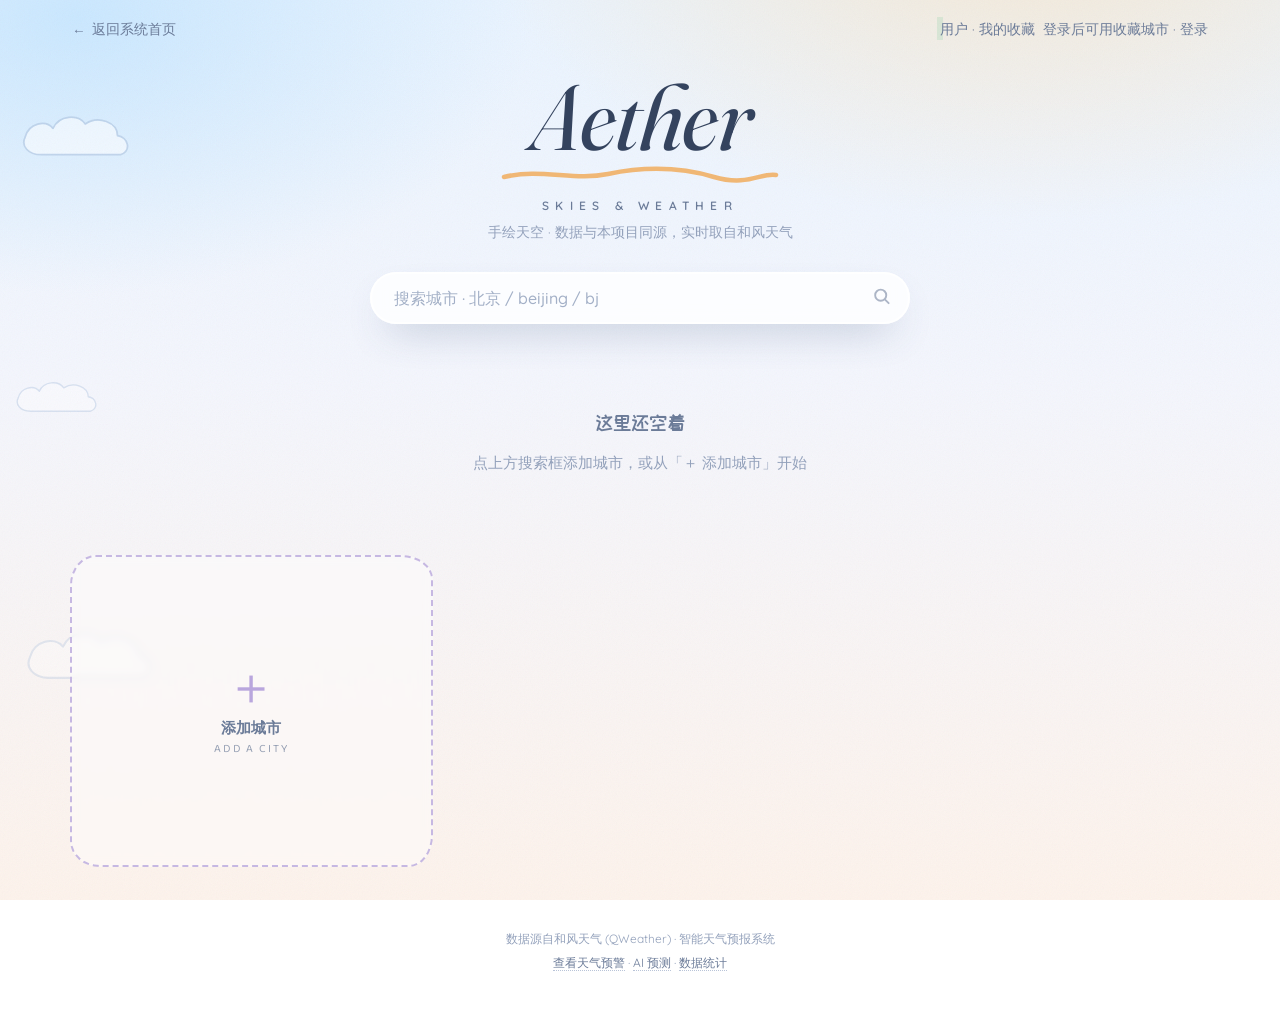
==== commit ef16ded3: "revert(UI): 前端模板与静态资源回退到基线样式" ====
--- a/src/main/resources/templates/aether.html
+++ b/src/main/resources/templates/aether.html
@@ -1,58 +1,888 @@
 <!DOCTYPE html>
-<html xmlns:th="http://www.thymeleaf.org"
-      xmlns:sec="http://www.thymeleaf.org/extras/spring-security">
-<head>
-    <meta charset="UTF-8">
-    <meta name="viewport" content="width=device-width, initial-scale=1.0">
-    <title>城市天气一览 - 智能天气预报</title>
-    <link rel="stylesheet" th:href="@{/css/bootstrap-icons.css}">
-    <link th:href="@{/css/style.css}" rel="stylesheet">
-    <meta name="_csrf" th:content="${_csrf != null ? _csrf.token : ''}">
+<html lang="zh-CN" xmlns:th="http://www.thymeleaf.org" data-page-node-id="r02LANCOtXbypSGnFzoKMZ">
+<head data-page-node-id="zkd6AjShgbxdzMeE4UFhu8">
+<meta charset="UTF-8" data-page-node-id="dtBXCXdlO3fSsz8MlXY3qz">
+<meta name="viewport" content="width=device-width, initial-scale=1.0" data-page-node-id="2xibFArY9qv7akurIt94zY">
+<title>Aether · Skies &amp; Weather — 智能天气预报系统</title>
+
+<link rel="preconnect" href="https://fonts.googleapis.com" data-page-node-id="RkB0clDAGkiYEfUhOMttT8">
+<link rel="preconnect" href="https://fonts.gstatic.com" crossorigin data-page-node-id="q42DvZFKRvPIuFHBcdRltq">
+<link rel="stylesheet"
+      href="https://fonts.googleapis.com/css2?family=Fraunces:ital,opsz,wght@0,9..144,500;1,9..144,400;1,9..144,600&family=Quicksand:wght@400;500;600;700&family=Baloo+2:wght@500;600;700;800&family=ZCOOL+KuaiLe&display=swap" data-page-node-id="7o9MWe9StwPNnCNX5tgCfi">
+
+<style>
+:root{
+  --ink:#34435e;
+  --ink-soft:#6b7b98;
+  --ink-faint:#93a1bb;
+  --cream:#fdf3ec;
+  --sky:#eaf4ff;
+  --r-card:26px 32px 24px 30px / 30px 24px 32px 26px;
+  --shadow-soft:0 18px 40px -18px rgba(60,80,120,.45);
+  --shadow-pop:0 30px 64px -22px rgba(60,80,120,.55);
+  --font-display:'Fraunces','Playfair Display',Georgia,'Songti SC',serif;
+  --font-body:'Quicksand','PingFang SC','Hiragino Sans GB','Microsoft YaHei',sans-serif;
+  --font-num:'Baloo 2','Quicksand',sans-serif;
+  --font-cn:'ZCOOL KuaiLe','PingFang SC','Hiragino Sans GB','Microsoft YaHei',sans-serif;
+}
+
+*{box-sizing:border-box;margin:0;padding:0}
+html{-webkit-text-size-adjust:100%}
+body{
+  font-family:var(--font-body);
+  color:var(--ink);
+  min-height:100vh;
+  background:
+    radial-gradient(880px 500px at 80% -10%, rgba(255,222,175,.55) 0%, transparent 62%),
+    radial-gradient(760px 460px at 6% 2%,  rgba(176,222,255,.55) 0%, transparent 60%),
+    linear-gradient(180deg, #eaf4ff 0%, #f4f6fd 42%, #fdf3ec 100%);
+  background-attachment:fixed;
+  overflow-x:hidden;
+  -webkit-font-smoothing:antialiased;
+}
+
+/* ---------- 纸纹颗粒：营造手绘插画质感 ---------- */
+.grain{
+  position:fixed;inset:0;z-index:1;pointer-events:none;opacity:.05;
+  background-image:url("data:image/svg+xml,%3Csvg xmlns='http://www.w3.org/2000/svg' width='180' height='180'%3E%3Cfilter id='n'%3E%3CfeTurbulence type='fractalNoise' baseFrequency='.85' numOctaves='3' stitchTiles='stitch'/%3E%3C/filter%3E%3Crect width='180' height='180' filter='url(%23n)'/%3E%3C/svg%3E");
+}
+
+/* ---------- 背景漂浮手绘云 ---------- */
+.skydeco{position:fixed;inset:0;z-index:0;pointer-events:none;overflow:hidden}
+.skydeco .drift{position:absolute;opacity:.55;animation:drift linear infinite}
+@keyframes drift{from{transform:translateX(-30vw)}to{transform:translateX(128vw)}}
+.skydeco .drift:nth-child(1){top:11%;animation-duration:78s}
+.skydeco .drift:nth-child(2){top:41%;animation-duration:104s;opacity:.38}
+.skydeco .drift:nth-child(3){top:68%;animation-duration:90s;opacity:.3}
+
+/* ---------- 顶栏 ---------- */
+.topbar{
+  position:relative;z-index:4;
+  display:flex;align-items:center;justify-content:space-between;gap:12px;
+  max-width:1180px;margin:0 auto;padding:20px 22px 0;
+  font-size:13.5px;color:var(--ink-soft);
+}
+.topbar a{color:var(--ink-soft);text-decoration:none;transition:color .2s,transform .2s;display:inline-flex;align-items:center;gap:6px}
+.topbar a:hover{color:var(--ink);transform:translateX(-2px)}
+.topbar .who{display:inline-flex;align-items:center;gap:8px}
+.topbar .dot{width:7px;height:7px;border-radius:50%;background:#8ed0a8;box-shadow:0 0 0 3px rgba(142,208,168,.25)}
+
+/* ---------- 标题 ---------- */
+.hero{position:relative;z-index:3;text-align:center;padding:34px 20px 4px}
+.logo{
+  font-family:var(--font-display);
+  font-style:italic;
+  font-weight:400;
+  font-size:clamp(52px,10vw,92px);
+  line-height:.95;
+  letter-spacing:-.5px;
+  color:var(--ink);
+  animation:riseIn .9s cubic-bezier(.2,.8,.3,1) both;
+}
+@keyframes riseIn{from{opacity:0;transform:translateY(18px)}to{opacity:1;transform:none}}
+.squiggle{display:block;margin:6px auto 0;width:min(280px,72vw);height:16px;overflow:visible}
+.squiggle path{
+  fill:none;stroke:#f0b775;stroke-width:4.5;stroke-linecap:round;
+  stroke-dasharray:340;stroke-dashoffset:340;
+  animation:draw 1.5s .35s cubic-bezier(.65,0,.35,1) forwards;
+}
+@keyframes draw{to{stroke-dashoffset:0}}
+.sub{
+  font-family:var(--font-body);
+  font-size:12px;font-weight:600;letter-spacing:.52em;text-transform:uppercase;
+  color:var(--ink-soft);margin-top:16px;
+  animation:riseIn .9s .18s cubic-bezier(.2,.8,.3,1) both;
+}
+.tagline{
+  margin-top:10px;font-size:13.5px;color:var(--ink-faint);
+  animation:riseIn .9s .26s cubic-bezier(.2,.8,.3,1) both;
+}
+
+/* ---------- 搜索 ---------- */
+.searchbar{position:relative;z-index:20;display:flex;justify-content:center;margin:26px auto 4px;padding:0 18px}
+.searchbox{position:relative;width:min(540px,100%)}
+.searchbox input{
+  width:100%;border:none;outline:none;
+  font-family:var(--font-body);font-size:16px;font-weight:600;color:var(--ink);
+  padding:16px 54px 16px 24px;border-radius:999px;
+  background:rgba(255,255,255,.8);
+  box-shadow:var(--shadow-soft),inset 0 0 0 2px rgba(255,255,255,.7);
+  backdrop-filter:blur(8px);
+  transition:transform .25s cubic-bezier(.2,.8,.3,1),box-shadow .25s;
+}
+.searchbox input::placeholder{color:#a3b0c7;font-weight:500}
+.searchbox input:focus{transform:translateY(-2px);box-shadow:var(--shadow-pop),inset 0 0 0 2px #ffd0a4}
+.searchbox .ico{position:absolute;right:19px;top:50%;transform:translateY(-50%);pointer-events:none;opacity:.55}
+
+.suggest{
+  position:absolute;top:62px;left:0;right:0;
+  background:rgba(255,255,255,.97);border-radius:22px;
+  box-shadow:var(--shadow-pop);overflow:hidden;display:none;
+  backdrop-filter:blur(12px);padding:6px;
+}
+.suggest.show{display:block;animation:pop .22s cubic-bezier(.2,.8,.3,1)}
+@keyframes pop{from{opacity:0;transform:translateY(-8px)}to{opacity:1;transform:none}}
+.suggest .row{
+  padding:11px 18px;border-radius:16px;cursor:pointer;
+  display:flex;justify-content:space-between;align-items:center;gap:10px;
+  font-size:15px;font-weight:600;color:var(--ink);transition:background .15s,transform .15s;
+}
+.suggest .row:hover,.suggest .row.on{background:linear-gradient(90deg,#fff1e0,#ffe9f2);transform:translateX(3px)}
+.suggest .row .py{font-family:var(--font-num);font-size:12px;font-weight:600;letter-spacing:.06em;color:var(--ink-faint);text-transform:uppercase}
+.suggest .empty{padding:16px 20px;color:var(--ink-faint);font-size:14px}
+
+/* ---------- 网格 ---------- */
+.wrap{position:relative;z-index:3;max-width:1180px;margin:0 auto;padding:22px 20px 60px}
+.grid{display:grid;grid-template-columns:repeat(auto-fill,minmax(280px,1fr));gap:26px}
+
+/* ---------- 卡片 ---------- */
+.card{
+  position:relative;border-radius:var(--r-card);overflow:hidden;
+  min-height:312px;cursor:pointer;color:#fff;isolation:isolate;
+  box-shadow:var(--shadow-soft);
+  transition:transform .38s cubic-bezier(.2,.8,.3,1),box-shadow .38s;
+  animation:cardIn .62s cubic-bezier(.2,.8,.3,1) both;
+  animation-delay:calc(var(--i,0) * 70ms);
+}
+@keyframes cardIn{from{opacity:0;transform:translateY(28px) scale(.96)}to{opacity:1;transform:none}}
+.card:hover{transform:translateY(-9px) scale(1.015);box-shadow:var(--shadow-pop)}
+.card:focus-visible{outline:3px solid #ffd0a4;outline-offset:3px}
+
+.card .scene{position:absolute;inset:0;z-index:0;overflow:hidden}
+.card .content{
+  position:relative;z-index:5;padding:22px 24px 20px;
+  display:flex;flex-direction:column;height:100%;
+  text-shadow:0 2px 12px rgba(28,38,66,.4);
+}
+.card .top{display:flex;justify-content:space-between;align-items:flex-start;gap:10px}
+.card .city{font-family:var(--font-cn);font-size:27px;line-height:1.12;letter-spacing:.02em}
+.card .city .py{
+  display:block;font-family:var(--font-num);font-size:11.5px;font-weight:600;
+  letter-spacing:.22em;opacity:.85;margin-top:4px;text-transform:uppercase;
+}
+.card .del{
+  flex:none;width:31px;height:31px;border-radius:50%;border:none;cursor:pointer;
+  background:rgba(255,255,255,.26);color:#fff;font-size:15px;line-height:1;
+  backdrop-filter:blur(4px);opacity:0;transform:scale(.55) rotate(-25deg);
+  transition:.26s cubic-bezier(.2,.8,.3,1);
+}
+.card:hover .del,.card .del:focus-visible{opacity:1;transform:none}
+.card .del:hover{background:rgba(255,96,96,.9);transform:rotate(90deg) scale(1.08)}
+
+.card .spacer{flex:1}
+.card .temp{font-family:var(--font-num);font-size:60px;font-weight:800;line-height:.95;letter-spacing:-.02em}
+.card .temp sup{font-size:23px;font-weight:600;vertical-align:super;opacity:.85;margin-left:2px}
+.card .desc{font-family:var(--font-cn);font-size:17px;margin-top:5px;display:flex;align-items:baseline;gap:8px;flex-wrap:wrap}
+.card .desc .en{font-family:var(--font-num);font-size:11.5px;font-weight:600;letter-spacing:.16em;opacity:.82;text-transform:uppercase}
+.card .range{font-family:var(--font-num);font-size:14px;font-weight:700;opacity:.95;margin-top:5px;letter-spacing:.02em}
+.card .meta{display:flex;gap:20px;margin-top:13px;font-family:var(--font-num);font-size:15px;font-weight:700}
+.card .meta div span{
+  display:block;font-family:var(--font-body);font-size:10.5px;font-weight:600;
+  letter-spacing:.14em;opacity:.78;margin-top:1px;text-transform:uppercase;
+}
+.card .warn{
+  align-self:flex-start;margin-top:12px;padding:5px 12px;border-radius:999px;
+  background:rgba(255,236,214,.92);color:#7a3b1d;font-family:var(--font-body);
+  font-size:11.5px;font-weight:700;text-shadow:none;
+  display:inline-flex;align-items:center;gap:5px;max-width:100%;
+  overflow:hidden;text-overflow:ellipsis;white-space:nowrap;
+}
+.card .stamp{position:absolute;left:24px;bottom:14px;font-size:10.5px;opacity:.72;letter-spacing:.08em;font-family:var(--font-num)}
+
+/* 载入骨架 */
+.card.loading{background:linear-gradient(160deg,#c9d8ec,#e6ecf6)}
+.card.loading .content{justify-content:flex-end}
+.card.loading .ph{
+  height:14px;border-radius:99px;margin-bottom:10px;
+  background:linear-gradient(90deg,rgba(255,255,255,.5),rgba(255,255,255,.95),rgba(255,255,255,.5));
+  background-size:200% 100%;animation:sheen 1.3s linear infinite;
+}
+@keyframes sheen{from{background-position:200% 0}to{background-position:-200% 0}}
+
+/* 添加卡 */
+.card.add{
+  display:flex;align-items:center;justify-content:center;flex-direction:column;gap:2px;
+  color:var(--ink-soft);background:rgba(255,255,255,.42);
+  border:2px dashed #c6b8e2;box-shadow:none;text-shadow:none;
+  backdrop-filter:blur(4px);min-height:312px;
+}
+.card.add:hover{background:rgba(255,255,255,.72);transform:translateY(-7px) rotate(0deg);border-color:#a893d0}
+.card.add .plus{font-family:var(--font-num);font-size:52px;line-height:1;color:#b9a6dd}
+.card.add .t{font-size:15px;font-weight:700}
+.card.add .e{font-size:11.5px;opacity:.7;letter-spacing:.16em;text-transform:uppercase;font-family:var(--font-num)}
+
+/* ---------- 七种天气场景 ---------- */
+.sky-clear {background:linear-gradient(165deg,#4fb3ff 0%,#8fd6ff 48%,#ffe6a8 100%)}
+.sky-cloudy{background:linear-gradient(165deg,#8fa7c6 0%,#b3c4da 55%,#dbe4ef 100%)}
+.sky-rain  {background:linear-gradient(165deg,#54677f 0%,#74879f 55%,#a9b7c9 100%)}
+.sky-snow  {background:linear-gradient(165deg,#8fb0d3 0%,#c2d8ee 55%,#eff7fd 100%)}
+.sky-storm {background:linear-gradient(165deg,#2c3350 0%,#434c70 55%,#6d7296 100%)}
+.sky-fog   {background:linear-gradient(165deg,#98a2b1 0%,#b8c0cb 55%,#d4dae2 100%)}
+.sky-night {background:linear-gradient(165deg,#1a2145 0%,#302c5e 55%,#5a4b7d 100%)}
+
+.sheen{position:absolute;inset:0;background:linear-gradient(180deg,transparent 42%,rgba(22,32,58,.34) 100%)}
+.sky-fog .sheen,.sky-snow .sheen{background:linear-gradient(180deg,transparent 30%,rgba(34,46,72,.46) 100%)}
+
+/* 太阳 */
+.sun{
+  position:absolute;top:-34px;right:-30px;width:132px;height:132px;border-radius:50%;
+  background:radial-gradient(circle at 38% 38%,#fff8d8,#ffd45f 58%,#ffb04a);
+  box-shadow:0 0 54px 14px rgba(255,209,90,.6);
+  animation:sunPulse 5.5s ease-in-out infinite;
+}
+@keyframes sunPulse{0%,100%{transform:scale(1)}50%{transform:scale(1.07)}}
+.sunrays{position:absolute;top:34px;right:34px;width:0;height:0;animation:spin 30s linear infinite}
+@keyframes spin{to{transform:rotate(360deg)}}
+.sunrays .ray{
+  position:absolute;top:-3px;left:-88px;width:176px;height:5px;border-radius:5px;
+  background:linear-gradient(90deg,transparent,rgba(255,230,160,.6),transparent);
+}
+
+/* 月亮 */
+.moon{
+  position:absolute;top:-22px;right:-8px;width:104px;height:104px;border-radius:50%;
+  background:radial-gradient(circle at 34% 32%,#fff,#e2e6ff 58%,#b7bde8);
+  box-shadow:0 0 46px 10px rgba(198,208,255,.45);
+}
+.moon::before,.moon::after{content:"";position:absolute;border-radius:50%;background:rgba(150,158,205,.32)}
+.moon::before{width:20px;height:20px;top:26px;left:22px}
+.moon::after{width:13px;height:13px;top:58px;left:52px}
+
+/* 云（分区错相漂移） */
+.cloudgrp{position:absolute;left:0;width:100%;animation-name:floatX;animation-timing-function:linear;animation-iteration-count:infinite}
+@keyframes floatX{from{transform:translateX(-125%)}to{transform:translateX(125%)}}
+.bobb{animation-name:bob;animation-timing-function:ease-in-out;animation-iteration-count:infinite}
+@keyframes bob{0%,100%{transform:translateY(0)}50%{transform:translateY(-7px)}}
+.cloudart{display:block;filter:drop-shadow(0 6px 10px rgba(40,60,100,.18))}
+
+/* 雨 */
+.drop{position:absolute;top:-14%;width:2px;border-radius:2px;
+  background:linear-gradient(transparent,rgba(255,255,255,.85));animation:fall linear infinite}
+@keyframes fall{to{transform:translateY(400px)}}
+
+/* 雪 */
+.flake{position:absolute;top:-10%;color:#fff;animation:snowfall linear infinite;will-change:transform}
+@keyframes snowfall{to{transform:translateY(390px) rotate(340deg)}}
+
+/* 闪电 */
+.bolt{position:absolute;inset:0;background:rgba(255,255,255,0);animation:flash 7s infinite}
+@keyframes flash{
+  0%,91%,100%{background:rgba(255,255,255,0)}
+  92%{background:rgba(255,255,255,.5)}
+  93.5%{background:rgba(255,255,255,0)}
+  95%{background:rgba(255,255,255,.34)}
+  96.5%{background:rgba(255,255,255,0)}
+}
+.boltline{position:absolute;top:26%;left:56%;opacity:0;animation:zap 7s infinite}
+@keyframes zap{0%,91%,100%{opacity:0}92%,94%{opacity:1}93%,95.5%{opacity:0}}
+
+/* 雾 */
+.fogband{
+  position:absolute;left:-32%;width:164%;height:46px;border-radius:50%;
+  background:rgba(255,255,255,.5);filter:blur(9px);
+  animation:fogmove ease-in-out infinite alternate;
+}
+@keyframes fogmove{from{transform:translateX(-7%)}to{transform:translateX(7%)}}
+
+/* 星空 */
+.star{position:absolute;width:3px;height:3px;border-radius:50%;background:#fff;animation:twinkle ease-in-out infinite}
+@keyframes twinkle{0%,100%{opacity:.22;transform:scale(.65)}50%{opacity:1;transform:scale(1.35)}}
+.shoot{position:absolute;width:88px;height:2px;border-radius:2px;
+  background:linear-gradient(90deg,rgba(255,255,255,0),#fff);
+  animation:shoot 9s ease-in infinite;opacity:0}
+@keyframes shoot{
+  0%{opacity:0;transform:translate(0,0) rotate(20deg)}
+  2%{opacity:1}
+  10%{opacity:0;transform:translate(150px,58px) rotate(20deg)}
+  100%{opacity:0;transform:translate(150px,58px) rotate(20deg)}
+}
+
+/* 飞鸟 */
+.bird{position:absolute;animation:birdfly linear infinite}
+@keyframes birdfly{from{transform:translateX(-40px)}to{transform:translateX(340px)}}
+
+/* 水波纹 */
+.ripple{
+  position:absolute;border-radius:50%;background:rgba(255,255,255,.48);
+  transform:scale(0);animation:rip .62s cubic-bezier(.2,.8,.3,1);
+  pointer-events:none;z-index:6;
+}
+@keyframes rip{to{transform:scale(4.2);opacity:0}}
+
+/* ---------- 空状态 / 页脚 / toast ---------- */
+.empty{
+  grid-column:1/-1;text-align:center;padding:52px 20px;color:var(--ink-faint);
+  font-size:14.5px;line-height:2;
+}
+.empty .big{font-family:var(--font-cn);font-size:20px;color:var(--ink-soft);display:block;margin-bottom:6px}
+
+footer{
+  position:relative;z-index:3;text-align:center;color:var(--ink-faint);
+  font-size:12px;line-height:2;padding:0 20px 40px;
+}
+footer a{color:var(--ink-soft);text-decoration:none;border-bottom:1px dotted #b9c4d8}
+footer a:hover{color:var(--ink)}
+
+.toast{
+  position:fixed;left:50%;bottom:32px;transform:translate(-50%,90px);
+  background:rgba(52,67,94,.96);color:#fff;padding:12px 26px;border-radius:999px;
+  font-size:14px;font-weight:600;z-index:99;opacity:0;
+  transition:transform .38s cubic-bezier(.2,.8,.3,1),opacity .38s;
+  box-shadow:var(--shadow-pop);pointer-events:none;
+}
+.toast.show{opacity:1;transform:translate(-50%,0)}
+
+@media(max-width:600px){
+  .grid{grid-template-columns:1fr;gap:20px}
+  .card{min-height:290px}
+  .card .temp{font-size:52px}
+  .topbar{font-size:12.5px}
+}
+
+@media(prefers-reduced-motion:reduce){
+  *,.drift,.cloudgrp,.bobb,.sun,.sunrays,.drop,.flake,.star,.shoot,.bird{
+    animation-duration:.001ms!important;animation-iteration-count:1!important;
+  }
+  .card{animation:none}
+}
+</style>
 </head>
-<body>
-<div th:replace="fragments :: navbar"></div>
-
-<main class="container mt-3">
-
-    <div class="data-card">
-        <div class="data-card-header">
-            <h4><i class="bi bi-grid-3x3-gap icon"></i>城市天气一览</h4>
-            <a class="small" th:href="@{/}"><i class="bi bi-arrow-left"></i> 返回首页</a>
-        </div>
-        <div class="search-bar">
-            <input class="form-control" type="text" id="aetherSearch" placeholder="按城市名过滤">
-            <button class="btn btn-primary" type="button" id="aetherRefresh">
-                <i class="bi bi-arrow-clockwise"></i> 刷新
-            </button>
-        </div>
-        <div class="aether-grid" id="cityGrid"></div>
+
+<body data-page-node-id="G7mA7wX4nwbHEsXLExW6bf">
+<div class="skydeco" data-page-node-id="NO6SmJc0Yj1ejiz5apvinZ">
+  <svg class="drift" width="150" height="66" viewBox="0 0 160 90" data-page-node-id="0B40haIWZ3Mbi719GF1aP3">
+    <path d="M34 76 C16 76 6 64 12 52 C17 33 40 28 50 40 C58 22 84 20 94 34 C112 22 138 32 138 50 C152 52 158 70 142 76 Z"
+          fill="#ffffff" stroke="#a9c0dd" stroke-width="2.4" stroke-linejoin="round" data-page-node-id="bI4DtTK2ef3YZ4YBUvND66"/>
+  </svg>
+  <svg class="drift" width="112" height="50" viewBox="0 0 160 90" data-page-node-id="FB6VEj5IedxExM8IBmC9BV">
+    <path d="M34 76 C16 76 6 64 12 52 C17 33 40 28 50 40 C58 22 84 20 94 34 C112 22 138 32 138 50 C152 52 158 70 142 76 Z"
+          fill="#ffffff" stroke="#a9c0dd" stroke-width="2.4" stroke-linejoin="round" data-page-node-id="aVEUkENltjDT5ajgHVxjKT"/>
+  </svg>
+  <svg class="drift" width="178" height="78" viewBox="0 0 160 90" data-page-node-id="JqqCT8xbWYtHZK07xc1Q9o">
+    <path d="M34 76 C16 76 6 64 12 52 C17 33 40 28 50 40 C58 22 84 20 94 34 C112 22 138 32 138 50 C152 52 158 70 142 76 Z"
+          fill="#ffffff" stroke="#a9c0dd" stroke-width="2.4" stroke-linejoin="round" data-page-node-id="cfUq1UQe6EA2VtNHWHSGAC"/>
+  </svg>
+</div>
+<div class="grain" data-page-node-id="2HsdCY5yXOBjVobfEt4XID"></div>
+
+<header class="topbar" data-page-node-id="pH0I4Cb8CxB9F98PU9FBdB">
+  <a th:href="@{/}" data-page-node-id="EkORC8RQbp20lbb4HW0BGw"><span aria-hidden="true" data-page-node-id="zw8U5UlNb1vYOyEjvB5UXp">←</span> 返回系统首页</a>
+  <span class="who" data-page-node-id="iHQLSe0QBT5itE9wqKHyX4">
+    <span th:if="${user != null}" data-page-node-id="2EycV8kKGHGfIhxDmGdc1r">
+      <span class="dot" data-page-node-id="6pOnDE0lUuLnwppSJzhYcv"></span>
+      <span th:text="${user.nickname != null && !user.nickname.isEmpty()} ? ${user.nickname} : ${user.username}" data-page-node-id="SsfOLa9jDrY79AUKe6XGxr">用户</span> · 我的收藏
+    </span>
+    <a th:if="${user == null}" th:href="@{/login}" data-page-node-id="kzSRtoi0x99djo7M0jQQUV">登录后可用收藏城市 · 登录</a>
+  </span>
+</header>
+
+<header class="hero" data-page-node-id="T5lSLuZRrMzH0olmLR3sG4">
+  <h1 class="logo" data-page-node-id="S9jbjA2KQ2TGPnIi3qMNb1">Aether</h1>
+  <svg class="squiggle" viewBox="0 0 280 16" preserveAspectRatio="none" aria-hidden="true" data-page-node-id="lM97GNy5cqSsBJ0sDw0L0R">
+    <path d="M4 11 C40 2, 74 15, 108 8 S180 1, 214 11 S262 6, 276 9" data-page-node-id="FqgkLx9pB1Yx6VPxdswkxu"/>
+  </svg>
+  <p class="sub" data-page-node-id="B7YR3cPzvouvlN21SHwlDF">Skies &amp; Weather</p>
+  <p class="tagline" data-page-node-id="lFizff1ENFFnh8wV33DmNo">手绘天空 · 数据与本项目同源，实时取自和风天气</p>
+</header>
+
+<section class="searchbar" data-page-node-id="CCFZXGPWCphqIlICO2fzvH">
+  <div class="searchbox" data-page-node-id="jUOm7gzux9dfTbHnjaZMLg">
+    <input id="q" type="text" autocomplete="off" spellcheck="false"
+           placeholder="搜索城市 · 北京 / beijing / bj" aria-label="搜索城市" data-page-node-id="uHLAtmlXpmlLhwehDeHYt4">
+    <span class="ico" data-page-node-id="E0paDvtCYHlmFO9wzv3bmH">
+      <svg width="19" height="19" viewBox="0 0 24 24" fill="none" stroke="#6b7b98" stroke-width="2.4" stroke-linecap="round" data-page-node-id="fEZBS6BOOcTmcc1BoM8W2v">
+        <circle cx="11" cy="11" r="7" data-page-node-id="nQRYlCJFEVJ95BUOzX4B2Y"/><path d="M16.5 16.5 L21 21" data-page-node-id="vIWIbpGWnB0KHcIAmSDj51"/>
+      </svg>
+    </span>
+    <div class="suggest" id="suggest" role="listbox" aria-label="城市联想" data-page-node-id="cf8lpbXkK7NtKiS2I6pRsH"></div>
+  </div>
+</section>
+
+<main class="wrap" data-page-node-id="6fijvEkgJCHa8Ub1IlqD7p">
+  <div class="grid" id="grid" data-page-node-id="RN9OPcSuLCfL1nH26koHy9"></div>
+</main>
+
+<footer data-page-node-id="mwHEUGTzLcGwwGdbdexpbi">
+  数据源自和风天气 (QWeather) · 智能天气预报系统<br data-page-node-id="GlSCJJTynXqxAU5meCncZ1">
+  <a th:href="@{/weather/warning}" data-page-node-id="mLixBpeQHsfHQSPof3SACO">查看天气预警</a> ·
+  <a th:href="@{/weather/ai-forecast}" data-page-node-id="GUKZSXiRWwXVmQ4qgnyqvi">AI 预测</a> ·
+  <a th:href="@{/weather/statistics/search(city='北京')}" data-page-node-id="ZtCdPDcTwf0n2rnjGoTaiO">数据统计</a>
+</footer>
+
+<div class="toast" id="toast" role="status" aria-live="polite" data-page-node-id="4kCL7sGfdDQrPEDAepNCSG"></div>
+
+<script type="application/json" id="aether-initial" th:utext="${cardsJson}">[]</script>
+
+<script>
+/* ==========================================================
+   场景字典：七种天气各自的中英文名与天空底色
+   ========================================================== */
+const SCENES = {
+  clear:  {zh:'晴朗',   en:'Sunny',        sky:'sky-clear'},
+  cloudy: {zh:'多云',   en:'Cloudy',       sky:'sky-cloudy'},
+  rain:   {zh:'小雨',   en:'Rainy',        sky:'sky-rain'},
+  snow:   {zh:'飘雪',   en:'Snowy',        sky:'sky-snow'},
+  storm:  {zh:'雷阵雨', en:'Thunderstorm', sky:'sky-storm'},
+  fog:    {zh:'薄雾',   en:'Foggy',        sky:'sky-fog'},
+  night:  {zh:'晴夜',   en:'Clear Night',  sky:'sky-night'}
+};
+
+/* ==========================================================
+   内置城市库（与后端 AetherController 的 30 城保持一致）
+   ========================================================== */
+const CITY_LIB = [
+  {zh:'北京',     py:'beijing',      ab:'bj'},
+  {zh:'上海',     py:'shanghai',     ab:'sh'},
+  {zh:'广州',     py:'guangzhou',    ab:'gz'},
+  {zh:'深圳',     py:'shenzhen',     ab:'sz'},
+  {zh:'成都',     py:'chengdu',      ab:'cd'},
+  {zh:'杭州',     py:'hangzhou',     ab:'hz'},
+  {zh:'西安',     py:'xian',         ab:'xa'},
+  {zh:'武汉',     py:'wuhan',        ab:'wh'},
+  {zh:'南京',     py:'nanjing',      ab:'nj'},
+  {zh:'重庆',     py:'chongqing',    ab:'cq'},
+  {zh:'天津',     py:'tianjin',      ab:'tj'},
+  {zh:'苏州',     py:'suzhou',       ab:'suz'},
+  {zh:'青岛',     py:'qingdao',      ab:'qd'},
+  {zh:'厦门',     py:'xiamen',       ab:'xm'},
+  {zh:'三亚',     py:'sanya',        ab:'sy'},
+  {zh:'哈尔滨',   py:'haerbin',      ab:'heb'},
+  {zh:'长春',     py:'changchun',    ab:'cc'},
+  {zh:'沈阳',     py:'shenyang',     ab:'syh'},
+  {zh:'大连',     py:'dalian',       ab:'dl'},
+  {zh:'昆明',     py:'kunming',      ab:'km'},
+  {zh:'丽江',     py:'lijiang',      ab:'lj'},
+  {zh:'桂林',     py:'guilin',       ab:'gl'},
+  {zh:'拉萨',     py:'lasa',         ab:'ls'},
+  {zh:'乌鲁木齐', py:'wulumuqi',     ab:'wlmq'},
+  {zh:'呼和浩特', py:'huhehaote',    ab:'hhht'},
+  {zh:'长沙',     py:'changsha',     ab:'cs'},
+  {zh:'郑州',     py:'zhengzhou',    ab:'zz'},
+  {zh:'济南',     py:'jinan',        ab:'jn'},
+  {zh:'合肥',     py:'hefei',        ab:'hf'},
+  {zh:'香港',     py:'xianggang',    ab:'xg'}
+];
+
+/* ==========================================================
+   场景绘制
+   ========================================================== */
+const rnd = (a, b) => a + Math.random() * (b - a);
+
+function cloudSVG(w) {
+  const h = Math.round(w * 0.56);
+  return `<svg class="cloudart" width="${w}" height="${h}" viewBox="0 0 160 90" aria-hidden="true">
+    <path d="M34 76 C16 76 6 64 12 52 C17 33 40 28 50 40 C58 22 84 20 94 34 C112 22 138 32 138 50 C152 52 158 70 142 76 Z"
+          fill="#ffffff" stroke="#9fb3d0" stroke-width="2.4" stroke-linejoin="round" stroke-linecap="round"/>
+  </svg>`;
+}
+
+/** 云朵分区：把上方区域切成 n 条水平带，每朵云独占一条，
+ *  并用负延迟错开相位，保证任意时刻都不会叠在一起。 */
+function cloudGroup(n, opacity, minW, maxW) {
+  let s = '';
+  const bandTop = 3, bandSpan = 48;
+  for (let i = 0; i < n; i++) {
+    const band = bandSpan / n;
+    const top  = bandTop + band * i + rnd(0, band * 0.4);
+    const w    = Math.round(rnd(minW, maxW));
+    const dur  = rnd(54, 88);
+    const delay = -(dur * i / n) - rnd(0, 4);
+    const op   = (opacity * rnd(.78, 1)).toFixed(2);
+    s += `<div class="cloudgrp" style="top:${top.toFixed(1)}%;opacity:${op};
+            animation-duration:${dur.toFixed(1)}s;animation-delay:${delay.toFixed(1)}s">
+            <div class="bobb" style="animation-duration:${rnd(4.5,7.5).toFixed(1)}s;
+                 animation-delay:-${rnd(0,4).toFixed(1)}s">${cloudSVG(w)}</div>
+          </div>`;
+  }
+  return s;
+}
+
+function rainLayer(n, minH, maxH) {
+  let s = '';
+  for (let i = 0; i < n; i++) {
+    s += `<div class="drop" style="left:${rnd(0,100).toFixed(1)}%;height:${rnd(minH,maxH).toFixed(0)}px;
+            animation-duration:${rnd(.55,1.15).toFixed(2)}s;animation-delay:-${rnd(0,1.2).toFixed(2)}s;
+            opacity:${rnd(.35,.85).toFixed(2)}"></div>`;
+  }
+  return s;
+}
+
+function snowLayer(n) {
+  let s = '';
+  for (let i = 0; i < n; i++) {
+    s += `<div class="flake" style="left:${rnd(0,100).toFixed(1)}%;font-size:${rnd(9,19).toFixed(0)}px;
+            animation-duration:${rnd(5,10).toFixed(1)}s;animation-delay:-${rnd(0,9).toFixed(1)}s;
+            opacity:${rnd(.5,1).toFixed(2)}">❄</div>`;
+  }
+  return s;
+}
+
+function starLayer(n) {
+  let s = '';
+  for (let i = 0; i < n; i++) {
+    s += `<div class="star" style="left:${rnd(2,97).toFixed(1)}%;top:${rnd(3,66).toFixed(1)}%;
+            animation-duration:${rnd(1.6,4.2).toFixed(1)}s;animation-delay:-${rnd(0,4).toFixed(1)}s"></div>`;
+  }
+  return s;
+}
+
+function birdLayer(n) {
+  let s = '';
+  for (let i = 0; i < n; i++) {
+    const top = 30 + i * 13 + rnd(-4, 4);
+    s += `<div class="bird" style="top:${top.toFixed(1)}%;left:0;
+            animation-duration:${rnd(16,26).toFixed(1)}s;animation-delay:-${rnd(0,14).toFixed(1)}s">
+            <svg width="26" height="12" viewBox="0 0 26 12" fill="none"
+                 stroke="rgba(60,80,120,.55)" stroke-width="2.2" stroke-linecap="round">
+              <path d="M1 8 C5 2, 9 2, 13 8 C17 2, 21 2, 25 8"/>
+            </svg>
+          </div>`;
+  }
+  return s;
+}
+
+function buildScene(key) {
+  let inner = '';
+  if (key === 'clear') {
+    inner += `<div class="sunrays">${
+      Array.from({length: 12}, (_, i) => `<div class="ray" style="transform:rotate(${i * 30}deg)"></div>`).join('')
+    }</div>`;
+    inner += `<div class="sun"></div>`;
+    inner += cloudGroup(2, .7, 76, 108);
+    inner += birdLayer(2);
+  } else if (key === 'cloudy') {
+    inner += `<div class="sun" style="width:86px;height:86px;top:-14px;right:16px;opacity:.5;
+                box-shadow:0 0 26px 6px rgba(255,209,90,.32)"></div>`;
+    inner += cloudGroup(3, 1, 84, 128);
+  } else if (key === 'rain') {
+    inner += cloudGroup(2, 1, 92, 132);
+    inner += rainLayer(36, 12, 22);
+  } else if (key === 'snow') {
+    inner += cloudGroup(2, .9, 88, 124);
+    inner += snowLayer(26);
+  } else if (key === 'storm') {
+    inner += cloudGroup(2, 1, 96, 140);
+    inner += rainLayer(44, 14, 26);
+    inner += `<div class="boltline">
+                <svg width="46" height="96" viewBox="0 0 46 96" fill="none" stroke="#fff"
+                     stroke-width="3.4" stroke-linejoin="round" stroke-linecap="round"
+                     style="filter:drop-shadow(0 0 10px #aee)">
+                  <path d="M26 2 L10 50 H26 L18 94 L38 40 H23 L34 2 Z" fill="#fff" fill-opacity=".92"/>
+                </svg>
+              </div>
+              <div class="bolt"></div>`;
+  } else if (key === 'fog') {
+    inner += cloudGroup(2, .5, 92, 130);
+    inner += Array.from({length: 5}, (_, i) =>
+      `<div class="fogband" style="top:${18 + i * 15}%;animation-duration:${(9 + i * 3).toFixed(0)}s;
+         opacity:${(.5 - i * .055).toFixed(2)}"></div>`).join('');
+  } else if (key === 'night') {
+    inner += `<div class="moon"></div>`;
+    inner += starLayer(30);
+    inner += cloudGroup(1, .35, 90, 124);
+    inner += `<div class="shoot" style="top:14%;left:8%;animation-delay:${rnd(1,7).toFixed(1)}s"></div>`;
+  }
+  inner += `<div class="sheen"></div>`;
+  return `<div class="scene ${SCENES[key].sky}">${inner}</div>`;
+}
+
+/* ==========================================================
+   卡片渲染
+   ========================================================== */
+const grid = document.getElementById('grid');
+const STORE_KEY = 'aether.cities';
+
+let INITIAL = [];
+try {
+  INITIAL = JSON.parse(document.getElementById('aether-initial').textContent || '[]');
+} catch (e) {
+  INITIAL = [];
+}
+
+let active = [];   // 当前展示的城市数据
+let suggestList = [];
+let suggestIdx = -1;
+
+const esc = s => String(s == null ? '' : s)
+  .replace(/&/g, '&amp;').replace(/</g, '&lt;').replace(/>/g, '&gt;').replace(/"/g, '&quot;');
+
+function cardHTML(c, i) {
+  if (c.loading) {
+    return `<div class="card loading" style="--i:${i}">
+      <div class="content">
+        <div style="font-family:var(--font-cn);font-size:24px;margin-bottom:auto">${esc(c.city)}</div>
+        <div class="ph" style="width:56%;height:34px"></div>
+        <div class="ph" style="width:38%"></div>
+        <div class="ph" style="width:64%;margin-bottom:0"></div>
+      </div>
+    </div>`;
+  }
+  const s = SCENES[c.scene] || SCENES.cloudy;
+  const hi = c.hi == null ? '—' : c.hi;
+  const lo = c.lo == null ? '—' : c.lo;
+  const wind = c.windSpeed == null ? '—' : c.windSpeed;
+  const hum = c.humidity == null ? '—' : c.humidity;
+  return `<div class="card" data-city="${esc(c.city)}" style="--i:${i}" tabindex="0"
+               role="link" aria-label="${esc(c.city)} 天气详情">
+    ${buildScene(c.scene)}
+    <div class="content">
+      <div class="top">
+        <div class="city">${esc(c.city)}<span class="py">${esc(c.py || '')}</span></div>
+        <button class="del" title="移除 ${esc(c.city)}" aria-label="移除 ${esc(c.city)}">✕</button>
+      </div>
+      <div class="spacer"></div>
+      <div class="temp">${c.temp == null ? '—' : c.temp}<sup>°C</sup></div>
+      <div class="desc">${esc(c.text)}<span class="en">${s.en}</span></div>
+      <div class="range">↑ ${hi}° &nbsp; ↓ ${lo}°</div>
+      <div class="meta">
+        <div>${hum}%<span>湿度 Humidity</span></div>
+        <div>${wind} km/h<span>风速 Wind</span></div>
+      </div>
+      ${c.warning ? `<div class="warn" title="${esc(c.warning)}">⚠ ${esc(c.warning)}</div>` : ''}
     </div>
-
-</main>
-
-<div th:replace="fragments :: footer"></div>
-<script th:src="@{/js/main.js}"></script>
-<script th:inline="javascript">
-    (function () {
-        var rawJson = /*[[${cityCardsJson}]]*/ '[]';
-        WeatherApp.renderCityGrid(document.getElementById('cityGrid'), rawJson);
-
-        var input = document.getElementById('aetherSearch');
-        var refresh = document.getElementById('aetherRefresh');
-        if (input) {
-            input.addEventListener('input', function () {
-                var q = input.value.trim().toLowerCase();
-                var cards = document.querySelectorAll('.aether-card');
-                for (var i = 0; i < cards.length; i++) {
-                    var name = (cards[i].dataset.city || '').toLowerCase();
-                    cards[i].style.display = !q || name.indexOf(q) !== -1 ? '' : 'none';
-                }
-            });
-        }
-        if (refresh) {
-            refresh.addEventListener('click', function () { location.reload(); });
-        }
-    })();
+    <div class="stamp">${esc(c.updatedAt || '')} 更新</div>
+  </div>`;
+}
+
+function addCardHTML(i) {
+  return `<div class="card add" id="addCard" style="--i:${i}" tabindex="0" role="button" aria-label="添加城市">
+    <div class="plus">＋</div>
+    <div class="t">添加城市</div>
+    <div class="e">Add a city</div>
+  </div>`;
+}
+
+function render() {
+  if (!active.length) {
+    grid.innerHTML = `<div class="empty">
+      <span class="big">这里还空着</span>
+      点上方搜索框添加城市，或从「＋ 添加城市」开始
+    </div>` + addCardHTML(0);
+  } else {
+    grid.innerHTML = active.map(cardHTML).join('') + addCardHTML(active.length);
+  }
+  bind();
+}
+
+function bind() {
+  // 删除
+  grid.querySelectorAll('.card .del').forEach(btn => {
+    btn.addEventListener('click', e => {
+      e.stopPropagation();
+      removeCity(btn.closest('.card').dataset.city);
+    });
+  });
+
+  // 水波纹 + 跳转到本项目的天气详情页
+  grid.querySelectorAll('.card[data-city]').forEach(card => {
+    const go = () => {
+      const c = active.find(x => x.city === card.dataset.city);
+      if (c && c.code) {
+        location.href = '/weather/detail/' + encodeURIComponent(c.code) + '?cityName=' + encodeURIComponent(c.city);
+      }
+    };
+    card.addEventListener('click', e => {
+      const r = document.createElement('span');
+      r.className = 'ripple';
+      const b = card.getBoundingClientRect();
+      r.style.width = r.style.height = '70px';
+      r.style.left = (e.clientX - b.left - 35) + 'px';
+      r.style.top = (e.clientY - b.top - 35) + 'px';
+      card.appendChild(r);
+      setTimeout(() => r.remove(), 640);
+      setTimeout(go, 240);
+    });
+    card.addEventListener('keydown', e => {
+      if (e.key === 'Enter' || e.key === ' ') { e.preventDefault(); go(); }
+    });
+  });
+
+  const addCard = document.getElementById('addCard');
+  if (addCard) {
+    addCard.addEventListener('click', () => {
+      document.getElementById('q').focus();
+      toast('输入城市名，如 成都 / chengdu');
+    });
+  }
+}
+
+/* ==========================================================
+   增删城市
+   ========================================================== */
+function persist() {
+  try {
+    localStorage.setItem(STORE_KEY, JSON.stringify(active.map(c => c.city)));
+  } catch (e) { /* 隐私模式下忽略 */ }
+}
+
+async function addCity(name) {
+  if (!name) return;
+  if (active.some(c => c.city === name)) {
+    toast('「' + name + '」已经在列表里了');
+    return;
+  }
+  active.push({ city: name, loading: true, py: (CITY_LIB.find(c => c.zh === name) || {}).py });
+  render();
+  persist();
+
+  try {
+    const res = await fetch('/api/aether/weather?city=' + encodeURIComponent(name));
+    const json = await res.json();
+    if (json && json.code === 200 && json.data) {
+      const idx = active.findIndex(c => c.city === name);
+      if (idx > -1) {
+        active[idx] = Object.assign({ py: (CITY_LIB.find(c => c.zh === name) || {}).py }, json.data);
+      }
+      toast('已加入 · ' + name);
+    } else {
+      active = active.filter(c => c.city !== name);
+      toast((json && json.msg) || '未能获取「' + name + '」的天气');
+    }
+  } catch (e) {
+    active = active.filter(c => c.city !== name);
+    toast('网络异常，未能添加「' + name + '」');
+  }
+  render();
+  persist();
+}
+
+function removeCity(name) {
+  active = active.filter(c => c.city !== name);
+  render();
+  persist();
+  toast('已移除 · ' + name);
+}
+
+/* ==========================================================
+   搜索联想
+   ========================================================== */
+const input = document.getElementById('q');
+const suggest = document.getElementById('suggest');
+
+function closeSuggest() {
+  suggest.classList.remove('show');
+  suggestIdx = -1;
+}
+
+function updateSuggest() {
+  const q = input.value.trim().toLowerCase();
+  if (!q) { closeSuggest(); return; }
+
+  const shown = active.map(c => c.city);
+  suggestList = CITY_LIB.filter(c =>
+    shown.indexOf(c.zh) === -1 &&
+    (c.zh.indexOf(input.value.trim()) > -1 || c.py.indexOf(q) > -1 || c.ab.indexOf(q) > -1)
+  ).slice(0, 6);
+
+  if (!suggestList.length) {
+    suggest.innerHTML = `<div class="empty">没有匹配的城市</div>`;
+    suggest.classList.add('show');
+    return;
+  }
+  suggestIdx = -1;
+  suggest.innerHTML = suggestList.map((c, i) =>
+    `<div class="row" data-i="${i}"><span>${esc(c.zh)}</span><span class="py">${esc(c.py)}</span></div>`
+  ).join('');
+  suggest.classList.add('show');
+
+  suggest.querySelectorAll('.row').forEach(row => {
+    row.addEventListener('mousedown', e => {
+      e.preventDefault();
+      const c = suggestList[+row.dataset.i];
+      input.value = '';
+      closeSuggest();
+      addCity(c.zh);
+    });
+  });
+}
+
+input.addEventListener('input', updateSuggest);
+input.addEventListener('focus', updateSuggest);
+input.addEventListener('keydown', e => {
+  if (!suggest.classList.contains('show') || !suggestList.length) {
+    if (e.key === 'Enter') {
+      const q = input.value.trim();
+      const hit = CITY_LIB.find(c => c.zh === q) || CITY_LIB.find(c => c.py === q.toLowerCase());
+      if (hit) { input.value = ''; closeSuggest(); addCity(hit.zh); }
+    }
+    return;
+  }
+  if (e.key === 'ArrowDown') {
+    e.preventDefault();
+    suggestIdx = (suggestIdx + 1) % suggestList.length;
+  } else if (e.key === 'ArrowUp') {
+    e.preventDefault();
+    suggestIdx = (suggestIdx - 1 + suggestList.length) % suggestList.length;
+  } else if (e.key === 'Enter') {
+    e.preventDefault();
+    const c = suggestList[suggestIdx >= 0 ? suggestIdx : 0];
+    if (c) { input.value = ''; closeSuggest(); addCity(c.zh); }
+  } else if (e.key === 'Escape') {
+    closeSuggest();
+    return;
+  }
+  suggest.querySelectorAll('.row').forEach((r, i) => r.classList.toggle('on', i === suggestIdx));
+});
+
+document.addEventListener('click', e => {
+  if (!e.target.closest('.searchbox')) closeSuggest();
+});
+
+/* ==========================================================
+   toast
+   ========================================================== */
+let toastTimer;
+function toast(msg) {
+  const t = document.getElementById('toast');
+  t.textContent = msg;
+  t.classList.add('show');
+  clearTimeout(toastTimer);
+  toastTimer = setTimeout(() => t.classList.remove('show'), 2000);
+}
+
+/* ==========================================================
+   初始化：优先恢复上次的城市列表，缺失的再按需拉取
+   ========================================================== */
+(function init() {
+  let names = null;
+  try {
+    const raw = localStorage.getItem(STORE_KEY);
+    if (raw) names = JSON.parse(raw);
+  } catch (e) { /* 忽略 */ }
+
+  if (names && names.length) {
+    const byName = {};
+    INITIAL.forEach(c => { byName[c.city] = c; });
+    active = names.map(n => byName[n] || { city: n, loading: true, py: (CITY_LIB.find(c => c.zh === n) || {}).py });
+    render();
+    persist();
+    active.forEach((c, i) => {
+      if (!c.loading) return;
+      fetch('/api/aether/weather?city=' + encodeURIComponent(c.city))
+        .then(r => r.json())
+        .then(json => {
+          const idx = active.findIndex(x => x.city === c.city);
+          if (idx < 0) return;
+          if (json && json.code === 200 && json.data) {
+            active[idx] = Object.assign({ py: c.py }, json.data);
+          } else {
+            active = active.filter(x => x.city !== c.city);
+          }
+          render();
+          persist();
+        })
+        .catch(() => {
+          active = active.filter(x => x.city !== c.city);
+          render();
+          persist();
+        });
+    });
+  } else {
+    active = INITIAL.map(c => Object.assign({}, c, { py: (CITY_LIB.find(x => x.zh === c.city) || {}).py }));
+    render();
+    persist();
+  }
+})();
 </script>
 </body>
 </html>
